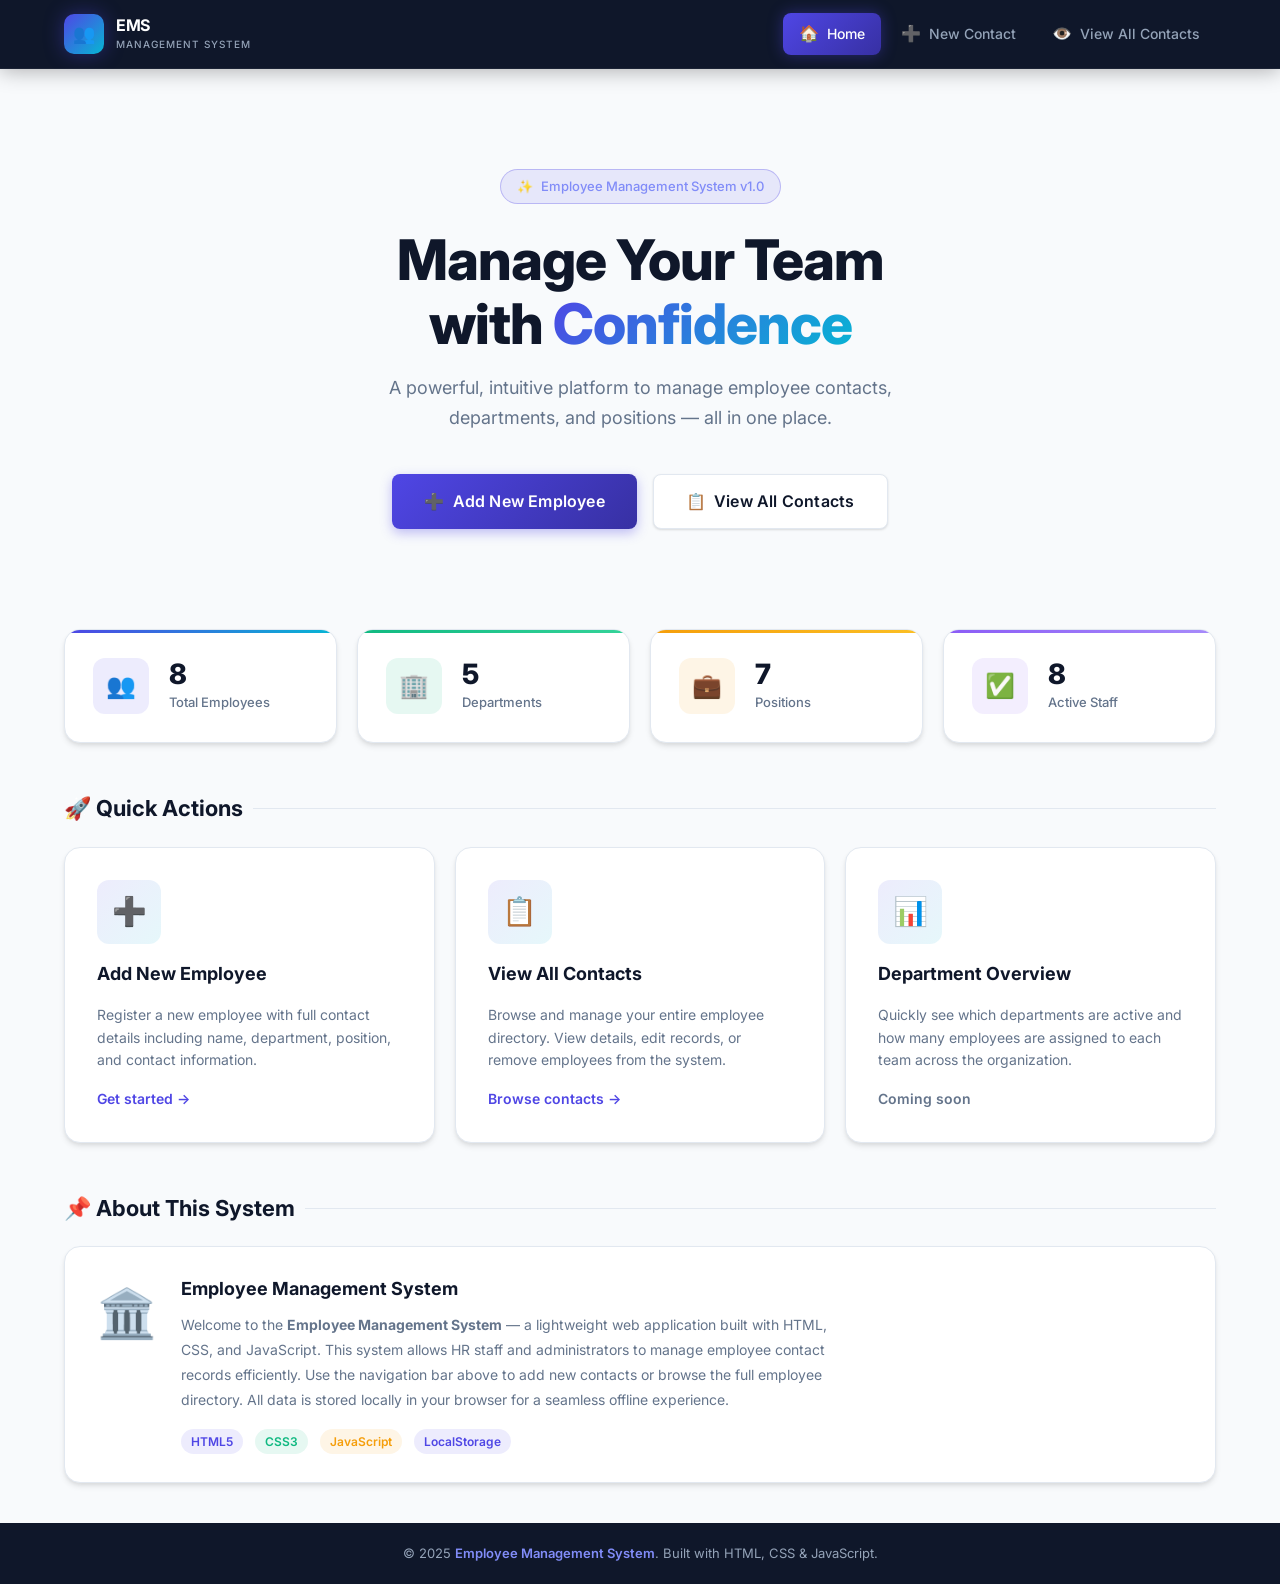
==== index.html @ 3ff179f2 "Add complete Employee Management Application Built with HTML, CSS and JavaScript per assignment requ" ====
<!DOCTYPE html>
<html lang="en">
<head>
  <meta charset="UTF-8" />
  <meta name="viewport" content="width=device-width, initial-scale=1.0" />
  <title>Employee Management System</title>
  <link rel="stylesheet" href="styles.css" />
  <link rel="icon" href="data:image/svg+xml,<svg xmlns='http://www.w3.org/2000/svg' viewBox='0 0 100 100'><text y='.9em' font-size='90'>👥</text></svg>" />
</head>
<body>

  <!-- NAVIGATION BAR -->
  <nav class="navbar">
    <div class="navbar-inner">
      <a href="index.html" class="navbar-brand">
        <div class="brand-icon">👥</div>
        <div class="brand-text">
          <span class="brand-title">EMS</span>
          <span class="brand-sub">Management System</span>
        </div>
      </a>

      <button class="hamburger" id="hamburgerBtn" aria-label="Toggle menu">
        <span></span><span></span><span></span>
      </button>

      <ul class="navbar-links" id="navLinks">
        <li><a href="index.html" class="active"><span class="nav-icon">🏠</span> Home</a></li>
        <li><a href="new-contact.html"><span class="nav-icon">➕</span> New Contact</a></li>
        <li><a href="view-contacts.html"><span class="nav-icon">👁️</span> View All Contacts</a></li>
      </ul>
    </div>
  </nav>

  <!-- MAIN CONTENT -->
  <main>

    <!-- HERO SECTION -->
    <section class="hero">
      <div class="hero-badge">
        <span>✨</span> Employee Management System v1.0
      </div>
      <h1>
        Manage Your Team<br/>
        with <span class="gradient-text">Confidence</span>
      </h1>
      <p>
        A powerful, intuitive platform to manage employee contacts, departments,
        and positions — all in one place.
      </p>
      <div class="hero-actions">
        <a href="new-contact.html" class="btn btn-primary btn-lg">
          <span>➕</span> Add New Employee
        </a>
        <a href="view-contacts.html" class="btn btn-secondary btn-lg">
          <span>📋</span> View All Contacts
        </a>
      </div>
    </section>

    <!-- STATS DASHBOARD -->
    <div class="stats-grid">
      <div class="stat-card blue">
        <div class="stat-icon">👥</div>
        <div class="stat-info">
          <h3 id="totalEmployees">8</h3>
          <p>Total Employees</p>
        </div>
      </div>
      <div class="stat-card green">
        <div class="stat-icon">🏢</div>
        <div class="stat-info">
          <h3>5</h3>
          <p>Departments</p>
        </div>
      </div>
      <div class="stat-card amber">
        <div class="stat-icon">💼</div>
        <div class="stat-info">
          <h3>7</h3>
          <p>Positions</p>
        </div>
      </div>
      <div class="stat-card purple">
        <div class="stat-icon">✅</div>
        <div class="stat-info">
          <h3>8</h3>
          <p>Active Staff</p>
        </div>
      </div>
    </div>

    <!-- FEATURES SECTION -->
    <h2 class="section-title">🚀 Quick Actions</h2>
    <div class="features-grid">
      <a href="new-contact.html" class="feature-card">
        <div class="feature-icon">➕</div>
        <h3>Add New Employee</h3>
        <p>Register a new employee with full contact details including name, department, position, and contact information.</p>
        <span class="feature-link">Get started →</span>
      </a>
      <a href="view-contacts.html" class="feature-card">
        <div class="feature-icon">📋</div>
        <h3>View All Contacts</h3>
        <p>Browse and manage your entire employee directory. View details, edit records, or remove employees from the system.</p>
        <span class="feature-link">Browse contacts →</span>
      </a>
      <div class="feature-card" style="cursor:default;">
        <div class="feature-icon">📊</div>
        <h3>Department Overview</h3>
        <p>Quickly see which departments are active and how many employees are assigned to each team across the organization.</p>
        <span class="feature-link" style="color:var(--gray);">Coming soon</span>
      </div>
    </div>

    <!-- WELCOME NOTE -->
    <h2 class="section-title">📌 About This System</h2>
    <div style="background:var(--white); border-radius:var(--radius-lg); padding:28px 32px; box-shadow:var(--shadow); border:1px solid var(--border); display:flex; gap:24px; align-items:flex-start; flex-wrap:wrap;">
      <div style="font-size:48px; flex-shrink:0;">🏛️</div>
      <div>
        <h3 style="font-size:18px; font-weight:700; color:var(--dark); margin-bottom:8px;">Employee Management System</h3>
        <p style="color:var(--gray); font-size:14px; line-height:1.8; max-width:680px;">
          Welcome to the <strong>Employee Management System</strong> — a lightweight web application built with
          HTML, CSS, and JavaScript. This system allows HR staff and administrators to manage employee
          contact records efficiently. Use the navigation bar above to add new contacts or browse the
          full employee directory. All data is stored locally in your browser for a seamless offline experience.
        </p>
        <div style="margin-top:16px; display:flex; gap:12px; flex-wrap:wrap;">
          <span class="badge badge-primary">HTML5</span>
          <span class="badge badge-success">CSS3</span>
          <span class="badge badge-warning">JavaScript</span>
          <span class="badge badge-primary">LocalStorage</span>
        </div>
      </div>
    </div>

  </main>

  <!-- FOOTER -->
  <footer>
    <p>&copy; 2025 <span>Employee Management System</span>. Built with HTML, CSS &amp; JavaScript.</p>
  </footer>

  <script src="main.js"></script>
  <script>
    // Update total count from localStorage
    const employees = JSON.parse(localStorage.getItem('employees') || '[]');
    const defaultCount = 8;
    document.getElementById('totalEmployees').textContent = employees.length > 0 ? employees.length + defaultCount : defaultCount;
  </script>
</body>
</html>
---- styles.css ----
/* ================================================
   Employee Management System - Global Styles
   ================================================ */

@import url('https://fonts.googleapis.com/css2?family=Inter:wght@300;400;500;600;700;800&display=swap');

:root {
  --primary: #4f46e5;
  --primary-dark: #3730a3;
  --primary-light: #818cf8;
  --secondary: #06b6d4;
  --accent: #f59e0b;
  --success: #10b981;
  --danger: #ef4444;
  --warning: #f59e0b;
  --dark: #0f172a;
  --dark-2: #1e293b;
  --dark-3: #334155;
  --gray: #64748b;
  --gray-light: #94a3b8;
  --border: #e2e8f0;
  --bg: #f8fafc;
  --white: #ffffff;
  --shadow-sm: 0 1px 3px rgba(0,0,0,0.08), 0 1px 2px rgba(0,0,0,0.06);
  --shadow: 0 4px 6px -1px rgba(0,0,0,0.1), 0 2px 4px -1px rgba(0,0,0,0.06);
  --shadow-lg: 0 10px 15px -3px rgba(0,0,0,0.1), 0 4px 6px -2px rgba(0,0,0,0.05);
  --shadow-xl: 0 20px 25px -5px rgba(0,0,0,0.1), 0 10px 10px -5px rgba(0,0,0,0.04);
  --radius: 12px;
  --radius-sm: 8px;
  --radius-lg: 16px;
  --transition: all 0.25s cubic-bezier(0.4, 0, 0.2, 1);
}

* {
  margin: 0;
  padding: 0;
  box-sizing: border-box;
}

html {
  scroll-behavior: smooth;
}

body {
  font-family: 'Inter', sans-serif;
  background: var(--bg);
  color: var(--dark);
  min-height: 100vh;
  display: flex;
  flex-direction: column;
  line-height: 1.6;
}

/* ================================================
   NAVIGATION BAR
   ================================================ */

.navbar {
  background: var(--dark);
  backdrop-filter: blur(20px);
  position: sticky;
  top: 0;
  z-index: 1000;
  box-shadow: 0 2px 20px rgba(0,0,0,0.3);
  border-bottom: 1px solid rgba(255,255,255,0.05);
}

.navbar-inner {
  max-width: 1200px;
  margin: 0 auto;
  padding: 0 24px;
  display: flex;
  align-items: center;
  justify-content: space-between;
  height: 68px;
}

.navbar-brand {
  display: flex;
  align-items: center;
  gap: 12px;
  text-decoration: none;
}

.brand-icon {
  width: 40px;
  height: 40px;
  background: linear-gradient(135deg, var(--primary), var(--secondary));
  border-radius: 10px;
  display: flex;
  align-items: center;
  justify-content: center;
  font-size: 18px;
  box-shadow: 0 0 20px rgba(79, 70, 229, 0.4);
}

.brand-text {
  display: flex;
  flex-direction: column;
}

.brand-title {
  font-size: 16px;
  font-weight: 700;
  color: var(--white);
  letter-spacing: -0.3px;
  line-height: 1.2;
}

.brand-sub {
  font-size: 10px;
  color: var(--gray-light);
  text-transform: uppercase;
  letter-spacing: 1px;
  font-weight: 500;
}

.navbar-links {
  display: flex;
  align-items: center;
  gap: 4px;
  list-style: none;
}

.navbar-links a {
  display: flex;
  align-items: center;
  gap: 8px;
  padding: 8px 16px;
  border-radius: var(--radius-sm);
  text-decoration: none;
  color: var(--gray-light);
  font-size: 14px;
  font-weight: 500;
  transition: var(--transition);
  position: relative;
}

.navbar-links a:hover {
  color: var(--white);
  background: rgba(255,255,255,0.08);
}

.navbar-links a.active {
  color: var(--white);
  background: linear-gradient(135deg, var(--primary), var(--primary-dark));
  box-shadow: 0 0 15px rgba(79, 70, 229, 0.4);
}

.nav-icon {
  font-size: 16px;
}

.hamburger {
  display: none;
  flex-direction: column;
  gap: 5px;
  cursor: pointer;
  background: none;
  border: none;
  padding: 8px;
}

.hamburger span {
  display: block;
  width: 24px;
  height: 2px;
  background: var(--white);
  border-radius: 2px;
  transition: var(--transition);
}

/* ================================================
   MAIN CONTENT
   ================================================ */

main {
  flex: 1;
  max-width: 1200px;
  margin: 0 auto;
  width: 100%;
  padding: 40px 24px;
}

/* ================================================
   HOME PAGE - HERO
   ================================================ */

.hero {
  text-align: center;
  padding: 60px 20px 40px;
  position: relative;
}

.hero-badge {
  display: inline-flex;
  align-items: center;
  gap: 8px;
  background: rgba(79, 70, 229, 0.1);
  border: 1px solid rgba(79, 70, 229, 0.3);
  color: var(--primary-light);
  padding: 6px 16px;
  border-radius: 50px;
  font-size: 13px;
  font-weight: 500;
  margin-bottom: 24px;
}

.hero h1 {
  font-size: clamp(2rem, 5vw, 3.5rem);
  font-weight: 800;
  color: var(--dark);
  line-height: 1.15;
  letter-spacing: -1px;
  margin-bottom: 16px;
}

.hero h1 .gradient-text {
  background: linear-gradient(135deg, var(--primary), var(--secondary));
  -webkit-background-clip: text;
  -webkit-text-fill-color: transparent;
  background-clip: text;
}

.hero p {
  font-size: 18px;
  color: var(--gray);
  max-width: 560px;
  margin: 0 auto 40px;
  line-height: 1.7;
}

.hero-actions {
  display: flex;
  gap: 16px;
  justify-content: center;
  flex-wrap: wrap;
  margin-bottom: 60px;
}

/* ================================================
   STAT CARDS
   ================================================ */

.stats-grid {
  display: grid;
  grid-template-columns: repeat(auto-fit, minmax(220px, 1fr));
  gap: 20px;
  margin-bottom: 48px;
}

.stat-card {
  background: var(--white);
  border-radius: var(--radius-lg);
  padding: 28px;
  box-shadow: var(--shadow);
  border: 1px solid var(--border);
  display: flex;
  align-items: center;
  gap: 20px;
  transition: var(--transition);
  position: relative;
  overflow: hidden;
}

.stat-card::before {
  content: '';
  position: absolute;
  top: 0;
  left: 0;
  right: 0;
  height: 3px;
  border-radius: var(--radius-lg) var(--radius-lg) 0 0;
}

.stat-card.blue::before { background: linear-gradient(90deg, var(--primary), var(--secondary)); }
.stat-card.green::before { background: linear-gradient(90deg, var(--success), #34d399); }
.stat-card.amber::before { background: linear-gradient(90deg, var(--accent), #fbbf24); }
.stat-card.purple::before { background: linear-gradient(90deg, #8b5cf6, #a78bfa); }

.stat-card:hover {
  transform: translateY(-4px);
  box-shadow: var(--shadow-xl);
}

.stat-icon {
  width: 56px;
  height: 56px;
  border-radius: var(--radius);
  display: flex;
  align-items: center;
  justify-content: center;
  font-size: 24px;
  flex-shrink: 0;
}

.stat-card.blue .stat-icon { background: rgba(79, 70, 229, 0.1); }
.stat-card.green .stat-icon { background: rgba(16, 185, 129, 0.1); }
.stat-card.amber .stat-icon { background: rgba(245, 158, 11, 0.1); }
.stat-card.purple .stat-icon { background: rgba(139, 92, 246, 0.1); }

.stat-info h3 {
  font-size: 28px;
  font-weight: 800;
  color: var(--dark);
  line-height: 1;
  margin-bottom: 4px;
}

.stat-info p {
  font-size: 13px;
  color: var(--gray);
  font-weight: 500;
}

/* ================================================
   FEATURE CARDS
   ================================================ */

.section-title {
  font-size: 22px;
  font-weight: 700;
  color: var(--dark);
  margin-bottom: 20px;
  display: flex;
  align-items: center;
  gap: 10px;
}

.section-title::after {
  content: '';
  flex: 1;
  height: 1px;
  background: var(--border);
}

.features-grid {
  display: grid;
  grid-template-columns: repeat(auto-fit, minmax(280px, 1fr));
  gap: 20px;
  margin-bottom: 48px;
}

.feature-card {
  background: var(--white);
  border-radius: var(--radius-lg);
  padding: 32px;
  box-shadow: var(--shadow);
  border: 1px solid var(--border);
  text-decoration: none;
  color: inherit;
  transition: var(--transition);
  display: flex;
  flex-direction: column;
  gap: 16px;
  position: relative;
  overflow: hidden;
}

.feature-card::after {
  content: '';
  position: absolute;
  bottom: 0;
  left: 0;
  right: 0;
  height: 0;
  background: linear-gradient(135deg, rgba(79,70,229,0.03), rgba(6,182,212,0.03));
  transition: var(--transition);
}

.feature-card:hover {
  transform: translateY(-6px);
  box-shadow: var(--shadow-xl);
  border-color: var(--primary-light);
}

.feature-card:hover::after {
  height: 100%;
}

.feature-icon {
  width: 64px;
  height: 64px;
  border-radius: var(--radius);
  display: flex;
  align-items: center;
  justify-content: center;
  font-size: 28px;
  background: linear-gradient(135deg, rgba(79,70,229,0.1), rgba(6,182,212,0.1));
}

.feature-card h3 {
  font-size: 18px;
  font-weight: 700;
  color: var(--dark);
}

.feature-card p {
  font-size: 14px;
  color: var(--gray);
  line-height: 1.6;
}

.feature-link {
  display: flex;
  align-items: center;
  gap: 6px;
  font-size: 14px;
  font-weight: 600;
  color: var(--primary);
  margin-top: auto;
}

/* ================================================
   BUTTONS
   ================================================ */

.btn {
  display: inline-flex;
  align-items: center;
  gap: 8px;
  padding: 11px 24px;
  border-radius: var(--radius-sm);
  font-size: 14px;
  font-weight: 600;
  cursor: pointer;
  border: none;
  text-decoration: none;
  transition: var(--transition);
  letter-spacing: 0.2px;
  white-space: nowrap;
}

.btn-primary {
  background: linear-gradient(135deg, var(--primary), var(--primary-dark));
  color: var(--white);
  box-shadow: 0 4px 12px rgba(79, 70, 229, 0.35);
}

.btn-primary:hover {
  transform: translateY(-2px);
  box-shadow: 0 8px 20px rgba(79, 70, 229, 0.45);
}

.btn-secondary {
  background: var(--white);
  color: var(--dark);
  border: 1px solid var(--border);
  box-shadow: var(--shadow-sm);
}

.btn-secondary:hover {
  background: var(--bg);
  transform: translateY(-2px);
  box-shadow: var(--shadow);
}

.btn-success {
  background: linear-gradient(135deg, var(--success), #059669);
  color: var(--white);
  box-shadow: 0 4px 12px rgba(16, 185, 129, 0.35);
}

.btn-success:hover {
  transform: translateY(-2px);
  box-shadow: 0 8px 20px rgba(16, 185, 129, 0.45);
}

.btn-danger {
  background: linear-gradient(135deg, var(--danger), #dc2626);
  color: var(--white);
  box-shadow: 0 4px 12px rgba(239, 68, 68, 0.35);
}

.btn-danger:hover {
  transform: translateY(-2px);
  box-shadow: 0 8px 20px rgba(239, 68, 68, 0.45);
}

.btn-warning {
  background: linear-gradient(135deg, var(--warning), #d97706);
  color: var(--white);
  box-shadow: 0 4px 12px rgba(245, 158, 11, 0.35);
}

.btn-warning:hover {
  transform: translateY(-2px);
  box-shadow: 0 8px 20px rgba(245, 158, 11, 0.45);
}

.btn-info {
  background: linear-gradient(135deg, var(--secondary), #0891b2);
  color: var(--white);
  box-shadow: 0 4px 12px rgba(6, 182, 212, 0.35);
}

.btn-info:hover {
  transform: translateY(-2px);
}

.btn-sm {
  padding: 7px 14px;
  font-size: 12px;
  gap: 5px;
}

.btn-lg {
  padding: 14px 32px;
  font-size: 16px;
}

/* ================================================
   FORM PAGE
   ================================================ */

.page-header {
  margin-bottom: 32px;
}

.page-header h1 {
  font-size: 28px;
  font-weight: 800;
  color: var(--dark);
  letter-spacing: -0.5px;
  margin-bottom: 6px;
}

.page-header p {
  color: var(--gray);
  font-size: 15px;
}

.breadcrumb {
  display: flex;
  align-items: center;
  gap: 8px;
  font-size: 13px;
  color: var(--gray);
  margin-bottom: 16px;
}

.breadcrumb a {
  color: var(--primary);
  text-decoration: none;
  font-weight: 500;
}

.breadcrumb a:hover { text-decoration: underline; }

.breadcrumb-sep { color: var(--gray-light); }

.form-card {
  background: var(--white);
  border-radius: var(--radius-lg);
  box-shadow: var(--shadow-lg);
  border: 1px solid var(--border);
  overflow: hidden;
}

.form-card-header {
  padding: 24px 32px;
  background: linear-gradient(135deg, var(--dark), var(--dark-2));
  display: flex;
  align-items: center;
  gap: 14px;
}

.form-card-header-icon {
  width: 44px;
  height: 44px;
  background: rgba(255,255,255,0.1);
  border-radius: var(--radius-sm);
  display: flex;
  align-items: center;
  justify-content: center;
  font-size: 20px;
}

.form-card-header h2 {
  font-size: 18px;
  font-weight: 700;
  color: var(--white);
}

.form-card-header p {
  font-size: 13px;
  color: var(--gray-light);
  margin-top: 2px;
}

.form-body {
  padding: 32px;
}

.form-section {
  margin-bottom: 32px;
}

.form-section-title {
  font-size: 13px;
  font-weight: 700;
  text-transform: uppercase;
  letter-spacing: 1px;
  color: var(--primary);
  margin-bottom: 20px;
  padding-bottom: 10px;
  border-bottom: 2px solid rgba(79, 70, 229, 0.15);
  display: flex;
  align-items: center;
  gap: 8px;
}

.form-grid {
  display: grid;
  grid-template-columns: repeat(auto-fit, minmax(240px, 1fr));
  gap: 20px;
}

.form-group {
  display: flex;
  flex-direction: column;
  gap: 8px;
}

.form-group.full {
  grid-column: 1 / -1;
}

label {
  font-size: 13px;
  font-weight: 600;
  color: var(--dark-3);
  display: flex;
  align-items: center;
  gap: 6px;
}

.required {
  color: var(--danger);
  font-size: 14px;
}

input[type="text"],
input[type="email"],
input[type="tel"],
input[type="date"],
input[type="number"],
select,
textarea {
  padding: 11px 14px;
  border: 1.5px solid var(--border);
  border-radius: var(--radius-sm);
  font-size: 14px;
  font-family: inherit;
  color: var(--dark);
  background: var(--white);
  transition: var(--transition);
  outline: none;
  width: 100%;
}

input:focus,
select:focus,
textarea:focus {
  border-color: var(--primary);
  box-shadow: 0 0 0 3px rgba(79, 70, 229, 0.12);
  background: #fafafe;
}

input::placeholder,
textarea::placeholder {
  color: var(--gray-light);
}

select {
  cursor: pointer;
  appearance: none;
  background-image: url("data:image/svg+xml,%3Csvg xmlns='http://www.w3.org/2000/svg' width='12' height='12' viewBox='0 0 12 12'%3E%3Cpath fill='%2364748b' d='M6 8L1 3h10z'/%3E%3C/svg%3E");
  background-repeat: no-repeat;
  background-position: right 14px center;
  padding-right: 36px;
}

textarea {
  resize: vertical;
  min-height: 100px;
}

.radio-group {
  display: flex;
  gap: 20px;
}

.radio-option {
  display: flex;
  align-items: center;
  gap: 8px;
  cursor: pointer;
  font-size: 14px;
  color: var(--dark);
  font-weight: 500;
}

.radio-option input[type="radio"] {
  width: 18px;
  height: 18px;
  accent-color: var(--primary);
  cursor: pointer;
}

.form-footer {
  padding: 20px 32px;
  background: var(--bg);
  border-top: 1px solid var(--border);
  display: flex;
  align-items: center;
  justify-content: space-between;
  gap: 16px;
  flex-wrap: wrap;
}

.form-footer-note {
  font-size: 12px;
  color: var(--gray);
  display: flex;
  align-items: center;
  gap: 6px;
}

.form-footer-actions {
  display: flex;
  gap: 12px;
}

/* ================================================
   VIEW CONTACTS PAGE - TABLE
   ================================================ */

.table-toolbar {
  display: flex;
  align-items: center;
  justify-content: space-between;
  gap: 16px;
  margin-bottom: 20px;
  flex-wrap: wrap;
}

.search-box {
  display: flex;
  align-items: center;
  gap: 10px;
  background: var(--white);
  border: 1.5px solid var(--border);
  border-radius: var(--radius-sm);
  padding: 9px 14px;
  transition: var(--transition);
  flex: 1;
  max-width: 320px;
}

.search-box:focus-within {
  border-color: var(--primary);
  box-shadow: 0 0 0 3px rgba(79, 70, 229, 0.1);
}

.search-box input {
  border: none;
  outline: none;
  font-size: 14px;
  color: var(--dark);
  background: transparent;
  width: 100%;
  padding: 0;
}

.search-box input::placeholder { color: var(--gray-light); }

.search-icon { color: var(--gray-light); font-size: 16px; }

.table-card {
  background: var(--white);
  border-radius: var(--radius-lg);
  box-shadow: var(--shadow);
  border: 1px solid var(--border);
  overflow: hidden;
}

.table-card-header {
  padding: 20px 24px;
  border-bottom: 1px solid var(--border);
  display: flex;
  align-items: center;
  justify-content: space-between;
  gap: 16px;
  flex-wrap: wrap;
}

.table-title {
  font-size: 16px;
  font-weight: 700;
  color: var(--dark);
  display: flex;
  align-items: center;
  gap: 10px;
}

.badge {
  display: inline-flex;
  align-items: center;
  padding: 3px 10px;
  border-radius: 50px;
  font-size: 12px;
  font-weight: 600;
}

.badge-primary {
  background: rgba(79, 70, 229, 0.1);
  color: var(--primary);
}

.badge-success {
  background: rgba(16, 185, 129, 0.1);
  color: var(--success);
}

.badge-warning {
  background: rgba(245, 158, 11, 0.1);
  color: var(--warning);
}

.badge-danger {
  background: rgba(239, 68, 68, 0.1);
  color: var(--danger);
}

.table-wrapper {
  overflow-x: auto;
}

table {
  width: 100%;
  border-collapse: collapse;
}

thead {
  background: linear-gradient(135deg, var(--dark), var(--dark-2));
}

thead th {
  padding: 14px 20px;
  text-align: left;
  font-size: 11px;
  font-weight: 700;
  text-transform: uppercase;
  letter-spacing: 1px;
  color: var(--gray-light);
  white-space: nowrap;
}

thead th:first-child { border-radius: 0; }

tbody tr {
  border-bottom: 1px solid var(--border);
  transition: var(--transition);
}

tbody tr:last-child { border-bottom: none; }

tbody tr:hover {
  background: rgba(79, 70, 229, 0.03);
}

tbody td {
  padding: 16px 20px;
  font-size: 14px;
  color: var(--dark);
  vertical-align: middle;
}

.employee-cell {
  display: flex;
  align-items: center;
  gap: 12px;
}

.avatar {
  width: 38px;
  height: 38px;
  border-radius: 50%;
  display: flex;
  align-items: center;
  justify-content: center;
  font-size: 14px;
  font-weight: 700;
  color: white;
  flex-shrink: 0;
}

.avatar-1 { background: linear-gradient(135deg, #4f46e5, #818cf8); }
.avatar-2 { background: linear-gradient(135deg, #06b6d4, #0891b2); }
.avatar-3 { background: linear-gradient(135deg, #10b981, #059669); }
.avatar-4 { background: linear-gradient(135deg, #f59e0b, #d97706); }
.avatar-5 { background: linear-gradient(135deg, #8b5cf6, #7c3aed); }
.avatar-6 { background: linear-gradient(135deg, #ef4444, #dc2626); }
.avatar-7 { background: linear-gradient(135deg, #ec4899, #db2777); }
.avatar-8 { background: linear-gradient(135deg, #14b8a6, #0d9488); }

.employee-name {
  font-weight: 600;
  color: var(--dark);
  font-size: 14px;
}

.employee-id {
  font-size: 12px;
  color: var(--gray);
}

.contact-info {
  display: flex;
  flex-direction: column;
  gap: 2px;
}

.contact-email {
  font-size: 13px;
  color: var(--gray);
}

.dept-badge {
  display: inline-flex;
  align-items: center;
  padding: 4px 10px;
  border-radius: 50px;
  font-size: 12px;
  font-weight: 600;
  background: rgba(79, 70, 229, 0.08);
  color: var(--primary);
}

.status-dot {
  width: 8px;
  height: 8px;
  border-radius: 50%;
  display: inline-block;
  margin-right: 6px;
}

.status-active { background: var(--success); }
.status-inactive { background: var(--danger); }

.actions-cell {
  display: flex;
  gap: 6px;
  align-items: center;
}

.table-footer {
  padding: 16px 24px;
  border-top: 1px solid var(--border);
  display: flex;
  align-items: center;
  justify-content: space-between;
  flex-wrap: wrap;
  gap: 12px;
}

.table-info {
  font-size: 13px;
  color: var(--gray);
}

.pagination {
  display: flex;
  gap: 4px;
}

.page-btn {
  width: 32px;
  height: 32px;
  border: 1px solid var(--border);
  border-radius: var(--radius-sm);
  background: var(--white);
  cursor: pointer;
  display: flex;
  align-items: center;
  justify-content: center;
  font-size: 13px;
  color: var(--gray);
  transition: var(--transition);
  font-weight: 500;
}

.page-btn:hover, .page-btn.active {
  background: var(--primary);
  border-color: var(--primary);
  color: white;
}

/* ================================================
   MODAL / DIALOG
   ================================================ */

.modal-overlay {
  position: fixed;
  inset: 0;
  background: rgba(0, 0, 0, 0.6);
  backdrop-filter: blur(4px);
  display: flex;
  align-items: center;
  justify-content: center;
  z-index: 9999;
  opacity: 0;
  visibility: hidden;
  transition: var(--transition);
  padding: 20px;
}

.modal-overlay.show {
  opacity: 1;
  visibility: visible;
}

.modal {
  background: var(--white);
  border-radius: var(--radius-lg);
  box-shadow: var(--shadow-xl);
  width: 100%;
  max-width: 520px;
  transform: scale(0.9) translateY(20px);
  transition: var(--transition);
  overflow: hidden;
}

.modal-overlay.show .modal {
  transform: scale(1) translateY(0);
}

.modal-header {
  padding: 20px 24px;
  display: flex;
  align-items: center;
  justify-content: space-between;
  border-bottom: 1px solid var(--border);
}

.modal-header h3 {
  font-size: 17px;
  font-weight: 700;
  color: var(--dark);
  display: flex;
  align-items: center;
  gap: 10px;
}

.modal-close {
  width: 32px;
  height: 32px;
  border: none;
  background: var(--bg);
  border-radius: var(--radius-sm);
  cursor: pointer;
  display: flex;
  align-items: center;
  justify-content: center;
  color: var(--gray);
  font-size: 18px;
  transition: var(--transition);
}

.modal-close:hover {
  background: var(--danger);
  color: white;
}

.modal-body {
  padding: 24px;
}

.modal-footer {
  padding: 16px 24px;
  border-top: 1px solid var(--border);
  display: flex;
  gap: 12px;
  justify-content: flex-end;
}

.detail-grid {
  display: grid;
  grid-template-columns: 1fr 1fr;
  gap: 16px;
}

.detail-item label {
  font-size: 11px;
  font-weight: 700;
  text-transform: uppercase;
  letter-spacing: 0.8px;
  color: var(--gray);
  margin-bottom: 4px;
}

.detail-item p {
  font-size: 14px;
  font-weight: 600;
  color: var(--dark);
}

.detail-profile {
  display: flex;
  align-items: center;
  gap: 16px;
  padding: 20px;
  background: linear-gradient(135deg, var(--dark), var(--dark-2));
  border-radius: var(--radius);
  margin-bottom: 20px;
}

.detail-avatar {
  width: 60px;
  height: 60px;
  border-radius: 50%;
  background: linear-gradient(135deg, var(--primary), var(--secondary));
  display: flex;
  align-items: center;
  justify-content: center;
  font-size: 22px;
  font-weight: 700;
  color: white;
  flex-shrink: 0;
}

.detail-name {
  font-size: 18px;
  font-weight: 700;
  color: var(--white);
}

.detail-position {
  font-size: 13px;
  color: var(--gray-light);
  margin-top: 2px;
}

/* Delete confirm modal */
.confirm-icon {
  width: 64px;
  height: 64px;
  background: rgba(239, 68, 68, 0.1);
  border-radius: 50%;
  display: flex;
  align-items: center;
  justify-content: center;
  font-size: 28px;
  margin: 0 auto 16px;
}

.confirm-text {
  text-align: center;
}

.confirm-text h4 {
  font-size: 18px;
  font-weight: 700;
  color: var(--dark);
  margin-bottom: 8px;
}

.confirm-text p {
  font-size: 14px;
  color: var(--gray);
  line-height: 1.6;
}

/* ================================================
   TOAST NOTIFICATIONS
   ================================================ */

#toast-container {
  position: fixed;
  bottom: 24px;
  right: 24px;
  display: flex;
  flex-direction: column;
  gap: 10px;
  z-index: 99999;
}

.toast {
  display: flex;
  align-items: center;
  gap: 12px;
  background: var(--white);
  border-radius: var(--radius);
  padding: 14px 18px;
  box-shadow: var(--shadow-xl);
  border: 1px solid var(--border);
  min-width: 280px;
  max-width: 380px;
  animation: slideIn 0.3s ease;
  border-left: 4px solid var(--primary);
}

.toast.success { border-left-color: var(--success); }
.toast.error { border-left-color: var(--danger); }
.toast.warning { border-left-color: var(--warning); }

.toast-icon { font-size: 20px; flex-shrink: 0; }
.toast-content { flex: 1; }
.toast-title { font-size: 14px; font-weight: 600; color: var(--dark); }
.toast-message { font-size: 12px; color: var(--gray); margin-top: 2px; }

@keyframes slideIn {
  from { transform: translateX(100%); opacity: 0; }
  to { transform: translateX(0); opacity: 1; }
}

@keyframes slideOut {
  from { transform: translateX(0); opacity: 1; }
  to { transform: translateX(100%); opacity: 0; }
}

/* ================================================
   FOOTER
   ================================================ */

footer {
  background: var(--dark);
  color: var(--gray-light);
  text-align: center;
  padding: 20px 24px;
  font-size: 13px;
  margin-top: auto;
}

footer span {
  color: var(--primary-light);
  font-weight: 600;
}

/* ================================================
   EMPTY STATE
   ================================================ */

.empty-state {
  text-align: center;
  padding: 60px 24px;
}

.empty-icon {
  font-size: 56px;
  margin-bottom: 16px;
  opacity: 0.5;
}

.empty-state h3 {
  font-size: 18px;
  font-weight: 700;
  color: var(--dark);
  margin-bottom: 8px;
}

.empty-state p {
  font-size: 14px;
  color: var(--gray);
  margin-bottom: 24px;
}

/* ================================================
   RESPONSIVE
   ================================================ */

@media (max-width: 768px) {
  .navbar-links {
    display: none;
    position: absolute;
    top: 68px;
    left: 0;
    right: 0;
    background: var(--dark-2);
    padding: 12px;
    flex-direction: column;
    border-bottom: 1px solid rgba(255,255,255,0.05);
  }

  .navbar-links.open { display: flex; }

  .hamburger { display: flex; }

  .navbar-inner { position: relative; }

  main { padding: 24px 16px; }

  .stats-grid { grid-template-columns: 1fr 1fr; }

  .form-grid { grid-template-columns: 1fr; }

  .detail-grid { grid-template-columns: 1fr; }

  .table-toolbar { flex-direction: column; align-items: stretch; }

  .search-box { max-width: 100%; }

  .actions-cell { flex-wrap: wrap; }

  .hero h1 { font-size: 2rem; }

  .form-body { padding: 20px; }

  .form-footer { padding: 16px 20px; }
}

@media (max-width: 480px) {
  .stats-grid { grid-template-columns: 1fr; }
  .hero-actions { flex-direction: column; align-items: center; }
}
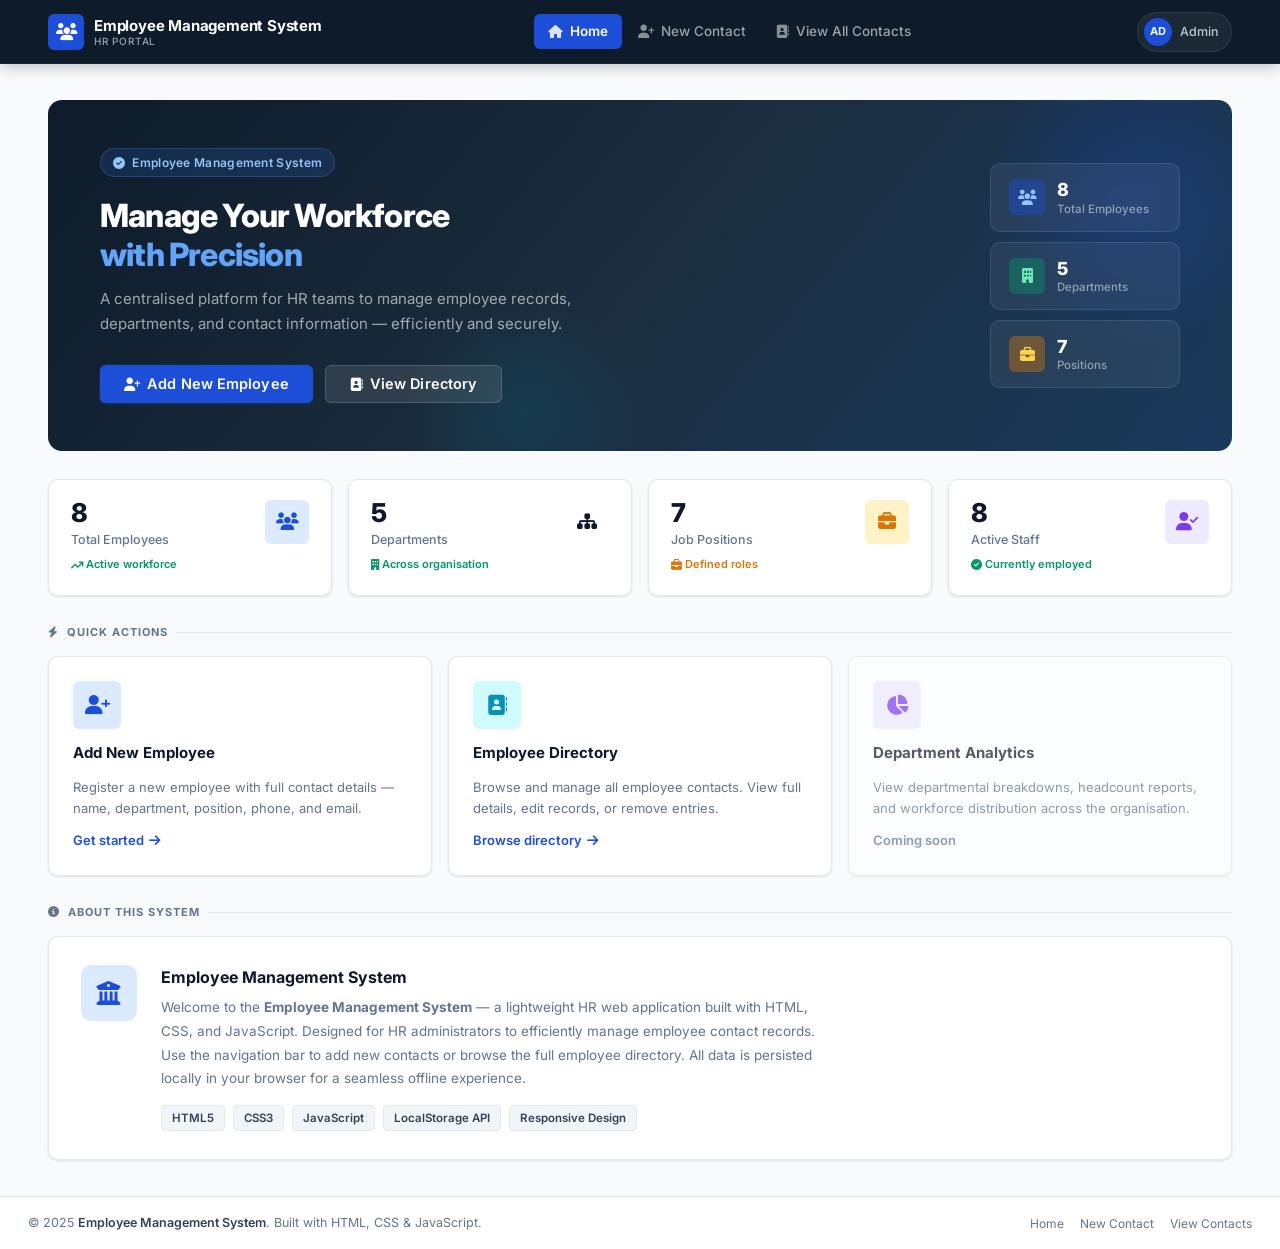
==== commit 6f155898: "Redesign: professional corporate UI with Font Awesome icons and cleaner layout" ====
--- a/index.html
+++ b/index.html
@@ -5,18 +5,19 @@
   <meta name="viewport" content="width=device-width, initial-scale=1.0" />
   <title>Employee Management System</title>
   <link rel="stylesheet" href="styles.css" />
+  <link rel="stylesheet" href="https://cdnjs.cloudflare.com/ajax/libs/font-awesome/6.5.0/css/all.min.css" />
   <link rel="icon" href="data:image/svg+xml,<svg xmlns='http://www.w3.org/2000/svg' viewBox='0 0 100 100'><text y='.9em' font-size='90'>👥</text></svg>" />
 </head>
 <body>
 
-  <!-- NAVIGATION BAR -->
+  <!-- NAVIGATION -->
   <nav class="navbar">
     <div class="navbar-inner">
       <a href="index.html" class="navbar-brand">
-        <div class="brand-icon">👥</div>
-        <div class="brand-text">
-          <span class="brand-title">EMS</span>
-          <span class="brand-sub">Management System</span>
+        <div class="brand-logo"><i class="fa-solid fa-users"></i></div>
+        <div class="brand-text-wrap">
+          <div class="brand-name">Employee Management System</div>
+          <div class="brand-tagline">HR Portal</div>
         </div>
       </a>
 
@@ -25,128 +26,169 @@
       </button>
 
       <ul class="navbar-links" id="navLinks">
-        <li><a href="index.html" class="active"><span class="nav-icon">🏠</span> Home</a></li>
-        <li><a href="new-contact.html"><span class="nav-icon">➕</span> New Contact</a></li>
-        <li><a href="view-contacts.html"><span class="nav-icon">👁️</span> View All Contacts</a></li>
+        <li><a href="index.html" class="active"><i class="fa-solid fa-house"></i> Home</a></li>
+        <li><a href="new-contact.html"><i class="fa-solid fa-user-plus"></i> New Contact</a></li>
+        <li><a href="view-contacts.html"><i class="fa-solid fa-address-book"></i> View All Contacts</a></li>
       </ul>
+
+      <div class="navbar-right">
+        <div class="nav-user">
+          <div class="nav-avatar">AD</div>
+          <span class="nav-user-name">Admin</span>
+        </div>
+      </div>
     </div>
   </nav>
 
-  <!-- MAIN CONTENT -->
-  <main>
+  <!-- PAGE CONTENT -->
+  <div class="page-wrap">
 
-    <!-- HERO SECTION -->
-    <section class="hero">
-      <div class="hero-badge">
-        <span>✨</span> Employee Management System v1.0
-      </div>
-      <h1>
-        Manage Your Team<br/>
-        with <span class="gradient-text">Confidence</span>
-      </h1>
-      <p>
-        A powerful, intuitive platform to manage employee contacts, departments,
-        and positions — all in one place.
-      </p>
-      <div class="hero-actions">
-        <a href="new-contact.html" class="btn btn-primary btn-lg">
-          <span>➕</span> Add New Employee
-        </a>
-        <a href="view-contacts.html" class="btn btn-secondary btn-lg">
-          <span>📋</span> View All Contacts
-        </a>
-      </div>
-    </section>
-
-    <!-- STATS DASHBOARD -->
-    <div class="stats-grid">
-      <div class="stat-card blue">
-        <div class="stat-icon">👥</div>
-        <div class="stat-info">
-          <h3 id="totalEmployees">8</h3>
-          <p>Total Employees</p>
+    <!-- HERO BANNER -->
+    <div class="hero-banner">
+      <div class="hero-content">
+        <div class="hero-eyebrow">
+          <i class="fa-solid fa-circle-check"></i> Employee Management System
+        </div>
+        <h1>Manage Your Workforce<br><span>with Precision</span></h1>
+        <p>
+          A centralised platform for HR teams to manage employee records,
+          departments, and contact information — efficiently and securely.
+        </p>
+        <div class="hero-actions">
+          <a href="new-contact.html" class="btn btn-primary btn-lg">
+            <i class="fa-solid fa-user-plus"></i> Add New Employee
+          </a>
+          <a href="view-contacts.html" class="btn btn-lg" style="background:rgba(255,255,255,0.1);color:white;border:1px solid rgba(255,255,255,0.15);">
+            <i class="fa-solid fa-address-book"></i> View Directory
+          </a>
         </div>
       </div>
-      <div class="stat-card green">
-        <div class="stat-icon">🏢</div>
-        <div class="stat-info">
-          <h3>5</h3>
-          <p>Departments</p>
+
+      <div class="hero-visual">
+        <div class="hero-card">
+          <div class="hero-card-icon blue"><i class="fa-solid fa-users"></i></div>
+          <div class="hero-card-info">
+            <div class="hero-card-num" id="totalCount">8</div>
+            <div class="hero-card-label">Total Employees</div>
+          </div>
         </div>
-      </div>
-      <div class="stat-card amber">
-        <div class="stat-icon">💼</div>
-        <div class="stat-info">
-          <h3>7</h3>
-          <p>Positions</p>
+        <div class="hero-card">
+          <div class="hero-card-icon green"><i class="fa-solid fa-building"></i></div>
+          <div class="hero-card-info">
+            <div class="hero-card-num">5</div>
+            <div class="hero-card-label">Departments</div>
+          </div>
         </div>
-      </div>
-      <div class="stat-card purple">
-        <div class="stat-icon">✅</div>
-        <div class="stat-info">
-          <h3>8</h3>
-          <p>Active Staff</p>
+        <div class="hero-card">
+          <div class="hero-card-icon amber"><i class="fa-solid fa-briefcase"></i></div>
+          <div class="hero-card-info">
+            <div class="hero-card-num">7</div>
+            <div class="hero-card-label">Positions</div>
+          </div>
         </div>
       </div>
     </div>
 
-    <!-- FEATURES SECTION -->
-    <h2 class="section-title">🚀 Quick Actions</h2>
-    <div class="features-grid">
-      <a href="new-contact.html" class="feature-card">
-        <div class="feature-icon">➕</div>
-        <h3>Add New Employee</h3>
-        <p>Register a new employee with full contact details including name, department, position, and contact information.</p>
-        <span class="feature-link">Get started →</span>
-      </a>
-      <a href="view-contacts.html" class="feature-card">
-        <div class="feature-icon">📋</div>
-        <h3>View All Contacts</h3>
-        <p>Browse and manage your entire employee directory. View details, edit records, or remove employees from the system.</p>
-        <span class="feature-link">Browse contacts →</span>
-      </a>
-      <div class="feature-card" style="cursor:default;">
-        <div class="feature-icon">📊</div>
-        <h3>Department Overview</h3>
-        <p>Quickly see which departments are active and how many employees are assigned to each team across the organization.</p>
-        <span class="feature-link" style="color:var(--gray);">Coming soon</span>
+    <!-- STATS ROW -->
+    <div class="stats-row">
+      <div class="stat-card">
+        <div class="stat-card-left">
+          <h3 id="statTotal">8</h3>
+          <p>Total Employees</p>
+          <span class="stat-card-trend"><i class="fa-solid fa-arrow-trend-up"></i> Active workforce</span>
+        </div>
+        <div class="stat-icon-wrap blue"><i class="fa-solid fa-users"></i></div>
+      </div>
+      <div class="stat-card">
+        <div class="stat-card-left">
+          <h3>5</h3>
+          <p>Departments</p>
+          <span class="stat-card-trend"><i class="fa-solid fa-building"></i> Across organisation</span>
+        </div>
+        <div class="stat-icon-wrap teal"><i class="fa-solid fa-sitemap"></i></div>
+      </div>
+      <div class="stat-card">
+        <div class="stat-card-left">
+          <h3>7</h3>
+          <p>Job Positions</p>
+          <span class="stat-card-trend" style="color:var(--amber)"><i class="fa-solid fa-briefcase"></i> Defined roles</span>
+        </div>
+        <div class="stat-icon-wrap amber"><i class="fa-solid fa-briefcase"></i></div>
+      </div>
+      <div class="stat-card">
+        <div class="stat-card-left">
+          <h3 id="statActive">8</h3>
+          <p>Active Staff</p>
+          <span class="stat-card-trend"><i class="fa-solid fa-circle-check"></i> Currently employed</span>
+        </div>
+        <div class="stat-icon-wrap purple"><i class="fa-solid fa-user-check"></i></div>
       </div>
     </div>
 
-    <!-- WELCOME NOTE -->
-    <h2 class="section-title">📌 About This System</h2>
-    <div style="background:var(--white); border-radius:var(--radius-lg); padding:28px 32px; box-shadow:var(--shadow); border:1px solid var(--border); display:flex; gap:24px; align-items:flex-start; flex-wrap:wrap;">
-      <div style="font-size:48px; flex-shrink:0;">🏛️</div>
+    <!-- QUICK ACTIONS -->
+    <div class="section-label"><i class="fa-solid fa-bolt"></i> Quick Actions</div>
+    <div class="actions-grid">
+      <a href="new-contact.html" class="action-card">
+        <div class="action-card-icon blue"><i class="fa-solid fa-user-plus"></i></div>
+        <h3>Add New Employee</h3>
+        <p>Register a new employee with full contact details — name, department, position, phone, and email.</p>
+        <span class="action-card-link">Get started <i class="fa-solid fa-arrow-right"></i></span>
+      </a>
+      <a href="view-contacts.html" class="action-card">
+        <div class="action-card-icon teal"><i class="fa-solid fa-address-book"></i></div>
+        <h3>Employee Directory</h3>
+        <p>Browse and manage all employee contacts. View full details, edit records, or remove entries.</p>
+        <span class="action-card-link">Browse directory <i class="fa-solid fa-arrow-right"></i></span>
+      </a>
+      <div class="action-card" style="cursor:default; opacity:0.7;">
+        <div class="action-card-icon purple"><i class="fa-solid fa-chart-pie"></i></div>
+        <h3>Department Analytics</h3>
+        <p>View departmental breakdowns, headcount reports, and workforce distribution across the organisation.</p>
+        <span class="action-card-link" style="color:var(--text-muted);">Coming soon</span>
+      </div>
+    </div>
+
+    <!-- ABOUT PANEL -->
+    <div class="section-label"><i class="fa-solid fa-circle-info"></i> About This System</div>
+    <div class="about-panel">
+      <div class="about-icon-wrap"><i class="fa-solid fa-building-columns"></i></div>
       <div>
-        <h3 style="font-size:18px; font-weight:700; color:var(--dark); margin-bottom:8px;">Employee Management System</h3>
-        <p style="color:var(--gray); font-size:14px; line-height:1.8; max-width:680px;">
-          Welcome to the <strong>Employee Management System</strong> — a lightweight web application built with
-          HTML, CSS, and JavaScript. This system allows HR staff and administrators to manage employee
-          contact records efficiently. Use the navigation bar above to add new contacts or browse the
-          full employee directory. All data is stored locally in your browser for a seamless offline experience.
+        <h3>Employee Management System</h3>
+        <p>
+          Welcome to the <strong>Employee Management System</strong> — a lightweight HR web application
+          built with HTML, CSS, and JavaScript. Designed for HR administrators to efficiently manage employee
+          contact records. Use the navigation bar to add new contacts or browse the full employee directory.
+          All data is persisted locally in your browser for a seamless offline experience.
         </p>
-        <div style="margin-top:16px; display:flex; gap:12px; flex-wrap:wrap;">
-          <span class="badge badge-primary">HTML5</span>
-          <span class="badge badge-success">CSS3</span>
-          <span class="badge badge-warning">JavaScript</span>
-          <span class="badge badge-primary">LocalStorage</span>
+        <div class="tag-row">
+          <span class="tag">HTML5</span>
+          <span class="tag">CSS3</span>
+          <span class="tag">JavaScript</span>
+          <span class="tag">LocalStorage API</span>
+          <span class="tag">Responsive Design</span>
         </div>
       </div>
     </div>
 
-  </main>
+  </div><!-- /page-wrap -->
 
   <!-- FOOTER -->
-  <footer>
-    <p>&copy; 2025 <span>Employee Management System</span>. Built with HTML, CSS &amp; JavaScript.</p>
+  <footer class="site-footer">
+    <div class="footer-text">&copy; 2025 <strong>Employee Management System</strong>. Built with HTML, CSS &amp; JavaScript.</div>
+    <div class="footer-links">
+      <a href="index.html">Home</a>
+      <a href="new-contact.html">New Contact</a>
+      <a href="view-contacts.html">View Contacts</a>
+    </div>
   </footer>
 
   <script src="main.js"></script>
   <script>
-    // Update total count from localStorage
-    const employees = JSON.parse(localStorage.getItem('employees') || '[]');
-    const defaultCount = 8;
-    document.getElementById('totalEmployees').textContent = employees.length > 0 ? employees.length + defaultCount : defaultCount;
+    const saved = JSON.parse(localStorage.getItem('employees') || '[]');
+    const total = 8 + saved.length;
+    document.getElementById('totalCount').textContent = total;
+    document.getElementById('statTotal').textContent = total;
+    document.getElementById('statActive').textContent = total;
   </script>
 </body>
 </html>
--- a/styles.css
+++ b/styles.css
@@ -1,154 +1,195 @@
-/* ================================================
-   Employee Management System - Global Styles
-   ================================================ */
+/* ================================================================
+   Employee Management System — Professional Stylesheet
+   ================================================================ */
 
 @import url('https://fonts.googleapis.com/css2?family=Inter:wght@300;400;500;600;700;800&display=swap');
 
 :root {
-  --primary: #4f46e5;
-  --primary-dark: #3730a3;
-  --primary-light: #818cf8;
-  --secondary: #06b6d4;
-  --accent: #f59e0b;
-  --success: #10b981;
-  --danger: #ef4444;
-  --warning: #f59e0b;
-  --dark: #0f172a;
-  --dark-2: #1e293b;
-  --dark-3: #334155;
-  --gray: #64748b;
-  --gray-light: #94a3b8;
-  --border: #e2e8f0;
-  --bg: #f8fafc;
-  --white: #ffffff;
-  --shadow-sm: 0 1px 3px rgba(0,0,0,0.08), 0 1px 2px rgba(0,0,0,0.06);
-  --shadow: 0 4px 6px -1px rgba(0,0,0,0.1), 0 2px 4px -1px rgba(0,0,0,0.06);
-  --shadow-lg: 0 10px 15px -3px rgba(0,0,0,0.1), 0 4px 6px -2px rgba(0,0,0,0.05);
-  --shadow-xl: 0 20px 25px -5px rgba(0,0,0,0.1), 0 10px 10px -5px rgba(0,0,0,0.04);
-  --radius: 12px;
-  --radius-sm: 8px;
-  --radius-lg: 16px;
-  --transition: all 0.25s cubic-bezier(0.4, 0, 0.2, 1);
-}
-
-* {
-  margin: 0;
-  padding: 0;
-  box-sizing: border-box;
-}
-
-html {
-  scroll-behavior: smooth;
-}
+  --navy:        #0d1b2a;
+  --navy-2:      #1b2d3e;
+  --navy-3:      #243447;
+  --blue:        #1d4ed8;
+  --blue-hover:  #1e40af;
+  --blue-light:  #dbeafe;
+  --blue-muted:  #3b82f6;
+  --teal:        #0891b2;
+  --teal-light:  #cffafe;
+  --green:       #059669;
+  --green-light: #d1fae5;
+  --amber:       #d97706;
+  --amber-light: #fef3c7;
+  --red:         #dc2626;
+  --red-light:   #fee2e2;
+  --purple:      #7c3aed;
+  --purple-light:#ede9fe;
+  --text:        #0f172a;
+  --text-2:      #334155;
+  --text-muted:  #64748b;
+  --text-faint:  #94a3b8;
+  --border:      #e2e8f0;
+  --border-2:    #f1f5f9;
+  --bg:          #f8fafc;
+  --bg-2:        #f1f5f9;
+  --white:       #ffffff;
+  --shadow-xs:   0 1px 2px rgba(0,0,0,0.05);
+  --shadow-sm:   0 1px 3px rgba(0,0,0,0.08), 0 1px 2px rgba(0,0,0,0.04);
+  --shadow:      0 4px 6px -1px rgba(0,0,0,0.07), 0 2px 4px -1px rgba(0,0,0,0.04);
+  --shadow-md:   0 8px 16px -4px rgba(0,0,0,0.08), 0 4px 6px -2px rgba(0,0,0,0.04);
+  --shadow-lg:   0 16px 32px -8px rgba(0,0,0,0.1), 0 6px 12px -4px rgba(0,0,0,0.05);
+  --radius-xs:   4px;
+  --radius-sm:   6px;
+  --radius:      10px;
+  --radius-lg:   14px;
+  --radius-xl:   20px;
+  --transition:  all 0.2s ease;
+  --nav-height:  64px;
+}
+
+*, *::before, *::after { box-sizing: border-box; margin: 0; padding: 0; }
+
+html { scroll-behavior: smooth; }
 
 body {
-  font-family: 'Inter', sans-serif;
+  font-family: 'Inter', system-ui, sans-serif;
+  font-size: 14px;
+  line-height: 1.6;
+  color: var(--text);
   background: var(--bg);
-  color: var(--dark);
   min-height: 100vh;
   display: flex;
   flex-direction: column;
-  line-height: 1.6;
-}
-
-/* ================================================
-   NAVIGATION BAR
-   ================================================ */
+  -webkit-font-smoothing: antialiased;
+}
+
+/* ================================================================
+   NAVBAR
+   ================================================================ */
 
 .navbar {
-  background: var(--dark);
-  backdrop-filter: blur(20px);
+  height: var(--nav-height);
+  background: var(--navy);
   position: sticky;
   top: 0;
-  z-index: 1000;
-  box-shadow: 0 2px 20px rgba(0,0,0,0.3);
-  border-bottom: 1px solid rgba(255,255,255,0.05);
+  z-index: 500;
+  border-bottom: 1px solid rgba(255,255,255,0.06);
+  box-shadow: 0 2px 16px rgba(0,0,0,0.25);
 }
 
 .navbar-inner {
-  max-width: 1200px;
+  max-width: 1240px;
   margin: 0 auto;
-  padding: 0 24px;
+  padding: 0 28px;
+  height: 100%;
   display: flex;
   align-items: center;
   justify-content: space-between;
-  height: 68px;
+  gap: 24px;
 }
 
 .navbar-brand {
   display: flex;
   align-items: center;
-  gap: 12px;
+  gap: 10px;
   text-decoration: none;
-}
-
-.brand-icon {
-  width: 40px;
-  height: 40px;
-  background: linear-gradient(135deg, var(--primary), var(--secondary));
-  border-radius: 10px;
+  flex-shrink: 0;
+}
+
+.brand-logo {
+  width: 36px;
+  height: 36px;
+  background: var(--blue);
+  border-radius: var(--radius-sm);
   display: flex;
   align-items: center;
   justify-content: center;
-  font-size: 18px;
-  box-shadow: 0 0 20px rgba(79, 70, 229, 0.4);
-}
-
-.brand-text {
-  display: flex;
-  flex-direction: column;
-}
-
-.brand-title {
-  font-size: 16px;
+  font-size: 17px;
+  color: var(--white);
+  flex-shrink: 0;
+}
+
+.brand-text-wrap { line-height: 1.2; }
+
+.brand-name {
+  font-size: 15px;
   font-weight: 700;
   color: var(--white);
-  letter-spacing: -0.3px;
-  line-height: 1.2;
-}
-
-.brand-sub {
+  letter-spacing: -0.2px;
+}
+
+.brand-tagline {
   font-size: 10px;
-  color: var(--gray-light);
+  font-weight: 500;
+  color: var(--text-faint);
   text-transform: uppercase;
-  letter-spacing: 1px;
-  font-weight: 500;
+  letter-spacing: 0.8px;
 }
 
 .navbar-links {
   display: flex;
   align-items: center;
-  gap: 4px;
+  gap: 2px;
   list-style: none;
 }
 
 .navbar-links a {
   display: flex;
   align-items: center;
-  gap: 8px;
-  padding: 8px 16px;
+  gap: 7px;
+  padding: 7px 14px;
   border-radius: var(--radius-sm);
   text-decoration: none;
-  color: var(--gray-light);
-  font-size: 14px;
+  font-size: 13.5px;
   font-weight: 500;
+  color: rgba(255,255,255,0.6);
   transition: var(--transition);
-  position: relative;
 }
 
 .navbar-links a:hover {
   color: var(--white);
-  background: rgba(255,255,255,0.08);
+  background: rgba(255,255,255,0.07);
 }
 
 .navbar-links a.active {
   color: var(--white);
-  background: linear-gradient(135deg, var(--primary), var(--primary-dark));
-  box-shadow: 0 0 15px rgba(79, 70, 229, 0.4);
-}
-
-.nav-icon {
-  font-size: 16px;
+  background: var(--blue);
+  font-weight: 600;
+}
+
+.navbar-links a i { font-size: 13px; opacity: 0.85; }
+
+.navbar-right {
+  display: flex;
+  align-items: center;
+  gap: 12px;
+}
+
+.nav-user {
+  display: flex;
+  align-items: center;
+  gap: 8px;
+  padding: 5px 12px 5px 6px;
+  border-radius: 50px;
+  background: rgba(255,255,255,0.06);
+  border: 1px solid rgba(255,255,255,0.08);
+}
+
+.nav-avatar {
+  width: 28px;
+  height: 28px;
+  background: var(--blue);
+  border-radius: 50%;
+  display: flex;
+  align-items: center;
+  justify-content: center;
+  font-size: 11px;
+  font-weight: 700;
+  color: white;
+}
+
+.nav-user-name {
+  font-size: 12.5px;
+  font-weight: 500;
+  color: rgba(255,255,255,0.75);
 }
 
 .hamburger {
@@ -158,487 +199,652 @@
   cursor: pointer;
   background: none;
   border: none;
-  padding: 8px;
+  padding: 6px;
 }
 
 .hamburger span {
   display: block;
-  width: 24px;
+  width: 22px;
   height: 2px;
-  background: var(--white);
+  background: rgba(255,255,255,0.7);
   border-radius: 2px;
   transition: var(--transition);
 }
 
-/* ================================================
-   MAIN CONTENT
-   ================================================ */
-
-main {
-  flex: 1;
-  max-width: 1200px;
+/* ================================================================
+   LAYOUT
+   ================================================================ */
+
+.page-wrap {
+  max-width: 1240px;
   margin: 0 auto;
   width: 100%;
-  padding: 40px 24px;
-}
-
-/* ================================================
-   HOME PAGE - HERO
-   ================================================ */
-
-.hero {
-  text-align: center;
-  padding: 60px 20px 40px;
+  padding: 36px 28px;
+  flex: 1;
+}
+
+/* ================================================================
+   PAGE HEADER
+   ================================================================ */
+
+.page-header {
+  margin-bottom: 28px;
+}
+
+.breadcrumb {
+  display: flex;
+  align-items: center;
+  gap: 6px;
+  font-size: 12.5px;
+  color: var(--text-muted);
+  margin-bottom: 10px;
+}
+
+.breadcrumb a {
+  color: var(--blue-muted);
+  text-decoration: none;
+  font-weight: 500;
+  transition: var(--transition);
+}
+
+.breadcrumb a:hover { color: var(--blue); }
+.breadcrumb-sep { color: var(--text-faint); font-size: 11px; }
+
+.page-header h1 {
+  font-size: 24px;
+  font-weight: 800;
+  color: var(--text);
+  letter-spacing: -0.5px;
+  line-height: 1.2;
+  margin-bottom: 4px;
+}
+
+.page-header p {
+  font-size: 14px;
+  color: var(--text-muted);
+}
+
+/* ================================================================
+   HOME PAGE
+   ================================================================ */
+
+.hero-banner {
+  background: linear-gradient(130deg, var(--navy) 0%, var(--navy-2) 50%, #1a3a5c 100%);
+  border-radius: var(--radius-lg);
+  padding: 48px 52px;
+  margin-bottom: 28px;
   position: relative;
-}
-
-.hero-badge {
+  overflow: hidden;
+  display: flex;
+  align-items: center;
+  justify-content: space-between;
+  gap: 32px;
+}
+
+.hero-banner::before {
+  content: '';
+  position: absolute;
+  top: -60px;
+  right: -60px;
+  width: 320px;
+  height: 320px;
+  background: radial-gradient(circle, rgba(29,78,216,0.25) 0%, transparent 70%);
+  pointer-events: none;
+}
+
+.hero-banner::after {
+  content: '';
+  position: absolute;
+  bottom: -80px;
+  left: 30%;
+  width: 240px;
+  height: 240px;
+  background: radial-gradient(circle, rgba(8,145,178,0.15) 0%, transparent 70%);
+  pointer-events: none;
+}
+
+.hero-content { position: relative; z-index: 1; max-width: 560px; }
+
+.hero-eyebrow {
   display: inline-flex;
   align-items: center;
-  gap: 8px;
-  background: rgba(79, 70, 229, 0.1);
-  border: 1px solid rgba(79, 70, 229, 0.3);
-  color: var(--primary-light);
-  padding: 6px 16px;
+  gap: 7px;
+  background: rgba(59,130,246,0.15);
+  border: 1px solid rgba(59,130,246,0.3);
+  color: #93c5fd;
+  padding: 4px 12px;
   border-radius: 50px;
-  font-size: 13px;
-  font-weight: 500;
-  margin-bottom: 24px;
-}
-
-.hero h1 {
-  font-size: clamp(2rem, 5vw, 3.5rem);
+  font-size: 12px;
+  font-weight: 600;
+  letter-spacing: 0.3px;
+  margin-bottom: 20px;
+}
+
+.hero-banner h1 {
+  font-size: 32px;
   font-weight: 800;
-  color: var(--dark);
-  line-height: 1.15;
-  letter-spacing: -1px;
-  margin-bottom: 16px;
-}
-
-.hero h1 .gradient-text {
-  background: linear-gradient(135deg, var(--primary), var(--secondary));
-  -webkit-background-clip: text;
-  -webkit-text-fill-color: transparent;
-  background-clip: text;
-}
-
-.hero p {
-  font-size: 18px;
-  color: var(--gray);
-  max-width: 560px;
-  margin: 0 auto 40px;
+  color: var(--white);
+  line-height: 1.2;
+  letter-spacing: -0.8px;
+  margin-bottom: 12px;
+}
+
+.hero-banner h1 span {
+  color: #60a5fa;
+}
+
+.hero-banner p {
+  font-size: 15px;
+  color: rgba(255,255,255,0.6);
   line-height: 1.7;
+  margin-bottom: 28px;
 }
 
 .hero-actions {
   display: flex;
+  gap: 12px;
+  flex-wrap: wrap;
+}
+
+.hero-visual {
+  position: relative;
+  z-index: 1;
+  flex-shrink: 0;
+  display: flex;
+  flex-direction: column;
+  gap: 10px;
+}
+
+.hero-card {
+  background: rgba(255,255,255,0.06);
+  border: 1px solid rgba(255,255,255,0.1);
+  border-radius: var(--radius);
+  padding: 14px 18px;
+  display: flex;
+  align-items: center;
+  gap: 12px;
+  backdrop-filter: blur(10px);
+  min-width: 190px;
+}
+
+.hero-card-icon {
+  width: 36px;
+  height: 36px;
+  border-radius: var(--radius-sm);
+  display: flex;
+  align-items: center;
+  justify-content: center;
+  font-size: 15px;
+  flex-shrink: 0;
+}
+
+.hero-card-icon.blue { background: rgba(29,78,216,0.4); color: #93c5fd; }
+.hero-card-icon.green { background: rgba(5,150,105,0.4); color: #6ee7b7; }
+.hero-card-icon.amber { background: rgba(217,119,6,0.4); color: #fcd34d; }
+
+.hero-card-info { line-height: 1.3; }
+.hero-card-num { font-size: 18px; font-weight: 800; color: var(--white); }
+.hero-card-label { font-size: 11.5px; color: rgba(255,255,255,0.5); font-weight: 500; }
+
+/* ================================================================
+   STAT CARDS
+   ================================================================ */
+
+.stats-row {
+  display: grid;
+  grid-template-columns: repeat(4, 1fr);
   gap: 16px;
-  justify-content: center;
-  flex-wrap: wrap;
-  margin-bottom: 60px;
-}
-
-/* ================================================
-   STAT CARDS
-   ================================================ */
-
-.stats-grid {
-  display: grid;
-  grid-template-columns: repeat(auto-fit, minmax(220px, 1fr));
-  gap: 20px;
-  margin-bottom: 48px;
+  margin-bottom: 28px;
 }
 
 .stat-card {
   background: var(--white);
-  border-radius: var(--radius-lg);
-  padding: 28px;
-  box-shadow: var(--shadow);
+  border-radius: var(--radius);
+  padding: 20px 22px;
   border: 1px solid var(--border);
-  display: flex;
-  align-items: center;
-  gap: 20px;
+  box-shadow: var(--shadow-sm);
+  display: flex;
+  align-items: flex-start;
+  justify-content: space-between;
+  gap: 12px;
   transition: var(--transition);
-  position: relative;
-  overflow: hidden;
-}
-
-.stat-card::before {
-  content: '';
-  position: absolute;
-  top: 0;
-  left: 0;
-  right: 0;
-  height: 3px;
-  border-radius: var(--radius-lg) var(--radius-lg) 0 0;
-}
-
-.stat-card.blue::before { background: linear-gradient(90deg, var(--primary), var(--secondary)); }
-.stat-card.green::before { background: linear-gradient(90deg, var(--success), #34d399); }
-.stat-card.amber::before { background: linear-gradient(90deg, var(--accent), #fbbf24); }
-.stat-card.purple::before { background: linear-gradient(90deg, #8b5cf6, #a78bfa); }
+}
 
 .stat-card:hover {
-  transform: translateY(-4px);
-  box-shadow: var(--shadow-xl);
-}
-
-.stat-icon {
-  width: 56px;
-  height: 56px;
-  border-radius: var(--radius);
-  display: flex;
-  align-items: center;
-  justify-content: center;
-  font-size: 24px;
-  flex-shrink: 0;
-}
-
-.stat-card.blue .stat-icon { background: rgba(79, 70, 229, 0.1); }
-.stat-card.green .stat-icon { background: rgba(16, 185, 129, 0.1); }
-.stat-card.amber .stat-icon { background: rgba(245, 158, 11, 0.1); }
-.stat-card.purple .stat-icon { background: rgba(139, 92, 246, 0.1); }
-
-.stat-info h3 {
-  font-size: 28px;
+  box-shadow: var(--shadow-md);
+  transform: translateY(-2px);
+}
+
+.stat-card-left h3 {
+  font-size: 26px;
   font-weight: 800;
-  color: var(--dark);
+  color: var(--text);
+  letter-spacing: -0.5px;
   line-height: 1;
   margin-bottom: 4px;
 }
 
-.stat-info p {
-  font-size: 13px;
-  color: var(--gray);
+.stat-card-left p {
+  font-size: 12.5px;
+  color: var(--text-muted);
   font-weight: 500;
 }
 
-/* ================================================
-   FEATURE CARDS
-   ================================================ */
-
-.section-title {
-  font-size: 22px;
+.stat-card-trend {
+  font-size: 11px;
+  font-weight: 600;
+  display: inline-flex;
+  align-items: center;
+  gap: 3px;
+  margin-top: 6px;
+  color: var(--green);
+}
+
+.stat-icon-wrap {
+  width: 44px;
+  height: 44px;
+  border-radius: var(--radius-sm);
+  display: flex;
+  align-items: center;
+  justify-content: center;
+  font-size: 18px;
+  flex-shrink: 0;
+}
+
+.stat-icon-wrap.blue   { background: var(--blue-light);   color: var(--blue); }
+.stat-icon-wrap.green  { background: var(--green-light);  color: var(--green); }
+.stat-icon-wrap.amber  { background: var(--amber-light);  color: var(--amber); }
+.stat-icon-wrap.purple { background: var(--purple-light); color: var(--purple); }
+
+/* ================================================================
+   SECTION TITLE
+   ================================================================ */
+
+.section-label {
+  font-size: 11px;
   font-weight: 700;
-  color: var(--dark);
-  margin-bottom: 20px;
-  display: flex;
-  align-items: center;
-  gap: 10px;
-}
-
-.section-title::after {
+  text-transform: uppercase;
+  letter-spacing: 1px;
+  color: var(--text-muted);
+  margin-bottom: 14px;
+  display: flex;
+  align-items: center;
+  gap: 8px;
+}
+
+.section-label::after {
   content: '';
   flex: 1;
   height: 1px;
   background: var(--border);
 }
 
-.features-grid {
+/* ================================================================
+   QUICK ACTIONS
+   ================================================================ */
+
+.actions-grid {
   display: grid;
-  grid-template-columns: repeat(auto-fit, minmax(280px, 1fr));
-  gap: 20px;
-  margin-bottom: 48px;
-}
-
-.feature-card {
+  grid-template-columns: repeat(3, 1fr);
+  gap: 16px;
+  margin-bottom: 28px;
+}
+
+.action-card {
   background: var(--white);
-  border-radius: var(--radius-lg);
-  padding: 32px;
-  box-shadow: var(--shadow);
+  border-radius: var(--radius);
+  padding: 24px;
   border: 1px solid var(--border);
+  box-shadow: var(--shadow-sm);
   text-decoration: none;
   color: inherit;
   transition: var(--transition);
   display: flex;
   flex-direction: column;
-  gap: 16px;
-  position: relative;
-  overflow: hidden;
-}
-
-.feature-card::after {
-  content: '';
-  position: absolute;
-  bottom: 0;
-  left: 0;
-  right: 0;
-  height: 0;
-  background: linear-gradient(135deg, rgba(79,70,229,0.03), rgba(6,182,212,0.03));
-  transition: var(--transition);
-}
-
-.feature-card:hover {
-  transform: translateY(-6px);
-  box-shadow: var(--shadow-xl);
-  border-color: var(--primary-light);
-}
-
-.feature-card:hover::after {
-  height: 100%;
-}
-
-.feature-icon {
-  width: 64px;
-  height: 64px;
+  gap: 12px;
+}
+
+.action-card:hover {
+  border-color: var(--blue);
+  box-shadow: var(--shadow-md);
+  transform: translateY(-3px);
+}
+
+.action-card-icon {
+  width: 48px;
+  height: 48px;
+  border-radius: var(--radius-sm);
+  display: flex;
+  align-items: center;
+  justify-content: center;
+  font-size: 20px;
+}
+
+.action-card-icon.blue   { background: var(--blue-light);   color: var(--blue); }
+.action-card-icon.teal   { background: var(--teal-light);   color: var(--teal); }
+.action-card-icon.purple { background: var(--purple-light); color: var(--purple); }
+
+.action-card h3 {
+  font-size: 15px;
+  font-weight: 700;
+  color: var(--text);
+}
+
+.action-card p {
+  font-size: 13px;
+  color: var(--text-muted);
+  line-height: 1.6;
+  flex: 1;
+}
+
+.action-card-link {
+  font-size: 13px;
+  font-weight: 600;
+  color: var(--blue);
+  display: flex;
+  align-items: center;
+  gap: 5px;
+}
+
+/* ================================================================
+   ABOUT PANEL
+   ================================================================ */
+
+.about-panel {
+  background: var(--white);
   border-radius: var(--radius);
+  padding: 28px 32px;
+  border: 1px solid var(--border);
+  box-shadow: var(--shadow-sm);
+  display: flex;
+  align-items: flex-start;
+  gap: 24px;
+}
+
+.about-icon-wrap {
+  width: 56px;
+  height: 56px;
+  background: var(--blue-light);
+  border-radius: var(--radius);
   display: flex;
   align-items: center;
   justify-content: center;
-  font-size: 28px;
-  background: linear-gradient(135deg, rgba(79,70,229,0.1), rgba(6,182,212,0.1));
-}
-
-.feature-card h3 {
-  font-size: 18px;
+  font-size: 24px;
+  color: var(--blue);
+  flex-shrink: 0;
+}
+
+.about-panel h3 {
+  font-size: 16px;
   font-weight: 700;
-  color: var(--dark);
-}
-
-.feature-card p {
-  font-size: 14px;
-  color: var(--gray);
-  line-height: 1.6;
-}
-
-.feature-link {
-  display: flex;
-  align-items: center;
-  gap: 6px;
-  font-size: 14px;
+  color: var(--text);
+  margin-bottom: 6px;
+}
+
+.about-panel p {
+  font-size: 13.5px;
+  color: var(--text-muted);
+  line-height: 1.75;
+  max-width: 680px;
+}
+
+.tag-row {
+  display: flex;
+  gap: 8px;
+  flex-wrap: wrap;
+  margin-top: 14px;
+}
+
+.tag {
+  padding: 3px 10px;
+  border-radius: var(--radius-xs);
+  font-size: 11.5px;
   font-weight: 600;
-  color: var(--primary);
-  margin-top: auto;
-}
-
-/* ================================================
+  background: var(--bg-2);
+  color: var(--text-2);
+  border: 1px solid var(--border);
+}
+
+/* ================================================================
    BUTTONS
-   ================================================ */
+   ================================================================ */
 
 .btn {
   display: inline-flex;
   align-items: center;
-  gap: 8px;
-  padding: 11px 24px;
+  gap: 7px;
+  padding: 9px 18px;
   border-radius: var(--radius-sm);
-  font-size: 14px;
+  font-size: 13.5px;
   font-weight: 600;
+  font-family: inherit;
   cursor: pointer;
   border: none;
   text-decoration: none;
   transition: var(--transition);
-  letter-spacing: 0.2px;
   white-space: nowrap;
-}
+  letter-spacing: 0.1px;
+  line-height: 1;
+}
+
+.btn i { font-size: 13px; }
 
 .btn-primary {
-  background: linear-gradient(135deg, var(--primary), var(--primary-dark));
+  background: var(--blue);
   color: var(--white);
-  box-shadow: 0 4px 12px rgba(79, 70, 229, 0.35);
-}
-
+  box-shadow: 0 1px 3px rgba(29,78,216,0.3), 0 0 0 1px rgba(29,78,216,0.1);
+}
 .btn-primary:hover {
-  transform: translateY(-2px);
-  box-shadow: 0 8px 20px rgba(79, 70, 229, 0.45);
+  background: var(--blue-hover);
+  box-shadow: 0 4px 12px rgba(29,78,216,0.35);
+  transform: translateY(-1px);
 }
 
 .btn-secondary {
   background: var(--white);
-  color: var(--dark);
+  color: var(--text-2);
+  border: 1px solid var(--border);
+  box-shadow: var(--shadow-xs);
+}
+.btn-secondary:hover {
+  background: var(--bg);
+  border-color: #cbd5e1;
+  transform: translateY(-1px);
+}
+
+.btn-success {
+  background: var(--green);
+  color: var(--white);
+  box-shadow: 0 1px 3px rgba(5,150,105,0.3);
+}
+.btn-success:hover { background: #047857; transform: translateY(-1px); }
+
+.btn-danger {
+  background: var(--red);
+  color: var(--white);
+  box-shadow: 0 1px 3px rgba(220,38,38,0.3);
+}
+.btn-danger:hover { background: #b91c1c; transform: translateY(-1px); }
+
+.btn-warning {
+  background: var(--amber);
+  color: var(--white);
+  box-shadow: 0 1px 3px rgba(217,119,6,0.3);
+}
+.btn-warning:hover { background: #b45309; transform: translateY(-1px); }
+
+.btn-teal {
+  background: var(--teal);
+  color: var(--white);
+  box-shadow: 0 1px 3px rgba(8,145,178,0.3);
+}
+.btn-teal:hover { background: #0e7490; transform: translateY(-1px); }
+
+.btn-sm {
+  padding: 6px 12px;
+  font-size: 12px;
+  gap: 5px;
+  border-radius: var(--radius-xs);
+}
+
+.btn-sm i { font-size: 11px; }
+
+.btn-lg {
+  padding: 11px 24px;
+  font-size: 14.5px;
+}
+
+.btn-ghost {
+  background: transparent;
+  color: var(--text-muted);
+  border: none;
+  box-shadow: none;
+}
+.btn-ghost:hover { background: var(--bg-2); color: var(--text); }
+
+/* ================================================================
+   CARD / PANEL
+   ================================================================ */
+
+.card {
+  background: var(--white);
+  border-radius: var(--radius);
   border: 1px solid var(--border);
   box-shadow: var(--shadow-sm);
-}
-
-.btn-secondary:hover {
-  background: var(--bg);
-  transform: translateY(-2px);
-  box-shadow: var(--shadow);
-}
-
-.btn-success {
-  background: linear-gradient(135deg, var(--success), #059669);
-  color: var(--white);
-  box-shadow: 0 4px 12px rgba(16, 185, 129, 0.35);
-}
-
-.btn-success:hover {
-  transform: translateY(-2px);
-  box-shadow: 0 8px 20px rgba(16, 185, 129, 0.45);
-}
-
-.btn-danger {
-  background: linear-gradient(135deg, var(--danger), #dc2626);
-  color: var(--white);
-  box-shadow: 0 4px 12px rgba(239, 68, 68, 0.35);
-}
-
-.btn-danger:hover {
-  transform: translateY(-2px);
-  box-shadow: 0 8px 20px rgba(239, 68, 68, 0.45);
-}
-
-.btn-warning {
-  background: linear-gradient(135deg, var(--warning), #d97706);
-  color: var(--white);
-  box-shadow: 0 4px 12px rgba(245, 158, 11, 0.35);
-}
-
-.btn-warning:hover {
-  transform: translateY(-2px);
-  box-shadow: 0 8px 20px rgba(245, 158, 11, 0.45);
-}
-
-.btn-info {
-  background: linear-gradient(135deg, var(--secondary), #0891b2);
-  color: var(--white);
-  box-shadow: 0 4px 12px rgba(6, 182, 212, 0.35);
-}
-
-.btn-info:hover {
-  transform: translateY(-2px);
-}
-
-.btn-sm {
-  padding: 7px 14px;
+  overflow: hidden;
+}
+
+.card-header {
+  padding: 16px 22px;
+  border-bottom: 1px solid var(--border);
+  display: flex;
+  align-items: center;
+  justify-content: space-between;
+  gap: 12px;
+  flex-wrap: wrap;
+}
+
+.card-title {
+  font-size: 14.5px;
+  font-weight: 700;
+  color: var(--text);
+  display: flex;
+  align-items: center;
+  gap: 8px;
+}
+
+.card-title i { color: var(--text-muted); font-size: 14px; }
+
+.card-body { padding: 22px; }
+
+/* ================================================================
+   BADGE / CHIP
+   ================================================================ */
+
+.badge {
+  display: inline-flex;
+  align-items: center;
+  gap: 4px;
+  padding: 2px 9px;
+  border-radius: var(--radius-xs);
   font-size: 12px;
-  gap: 5px;
-}
-
-.btn-lg {
-  padding: 14px 32px;
-  font-size: 16px;
-}
-
-/* ================================================
+  font-weight: 600;
+  line-height: 1.6;
+}
+
+.badge-blue    { background: var(--blue-light);   color: var(--blue); }
+.badge-green   { background: var(--green-light);  color: var(--green); }
+.badge-amber   { background: var(--amber-light);  color: var(--amber); }
+.badge-red     { background: var(--red-light);    color: var(--red); }
+.badge-purple  { background: var(--purple-light); color: var(--purple); }
+.badge-neutral { background: var(--bg-2);         color: var(--text-2); border: 1px solid var(--border); }
+
+/* ================================================================
    FORM PAGE
-   ================================================ */
-
-.page-header {
-  margin-bottom: 32px;
-}
-
-.page-header h1 {
-  font-size: 28px;
-  font-weight: 800;
-  color: var(--dark);
-  letter-spacing: -0.5px;
-  margin-bottom: 6px;
-}
-
-.page-header p {
-  color: var(--gray);
+   ================================================================ */
+
+.form-wrap {
+  display: grid;
+  grid-template-columns: 1fr 300px;
+  gap: 20px;
+  align-items: start;
+}
+
+.form-card-header {
+  padding: 20px 24px;
+  background: var(--navy);
+  display: flex;
+  align-items: center;
+  gap: 14px;
+}
+
+.form-header-icon {
+  width: 40px;
+  height: 40px;
+  background: rgba(255,255,255,0.08);
+  border-radius: var(--radius-sm);
+  display: flex;
+  align-items: center;
+  justify-content: center;
+  font-size: 17px;
+  color: #93c5fd;
+  flex-shrink: 0;
+}
+
+.form-card-header h2 {
   font-size: 15px;
-}
-
-.breadcrumb {
-  display: flex;
-  align-items: center;
-  gap: 8px;
-  font-size: 13px;
-  color: var(--gray);
-  margin-bottom: 16px;
-}
-
-.breadcrumb a {
-  color: var(--primary);
-  text-decoration: none;
-  font-weight: 500;
-}
-
-.breadcrumb a:hover { text-decoration: underline; }
-
-.breadcrumb-sep { color: var(--gray-light); }
-
-.form-card {
-  background: var(--white);
-  border-radius: var(--radius-lg);
-  box-shadow: var(--shadow-lg);
-  border: 1px solid var(--border);
-  overflow: hidden;
-}
-
-.form-card-header {
-  padding: 24px 32px;
-  background: linear-gradient(135deg, var(--dark), var(--dark-2));
-  display: flex;
-  align-items: center;
-  gap: 14px;
-}
-
-.form-card-header-icon {
-  width: 44px;
-  height: 44px;
-  background: rgba(255,255,255,0.1);
-  border-radius: var(--radius-sm);
-  display: flex;
-  align-items: center;
-  justify-content: center;
-  font-size: 20px;
-}
-
-.form-card-header h2 {
-  font-size: 18px;
   font-weight: 700;
   color: var(--white);
 }
 
 .form-card-header p {
-  font-size: 13px;
-  color: var(--gray-light);
+  font-size: 12px;
+  color: rgba(255,255,255,0.45);
   margin-top: 2px;
 }
 
-.form-body {
-  padding: 32px;
-}
-
-.form-section {
-  margin-bottom: 32px;
-}
+.form-body { padding: 24px; }
+
+.form-section { margin-bottom: 28px; }
+.form-section:last-child { margin-bottom: 0; }
 
 .form-section-title {
-  font-size: 13px;
+  font-size: 11px;
   font-weight: 700;
   text-transform: uppercase;
-  letter-spacing: 1px;
-  color: var(--primary);
-  margin-bottom: 20px;
-  padding-bottom: 10px;
-  border-bottom: 2px solid rgba(79, 70, 229, 0.15);
-  display: flex;
-  align-items: center;
-  gap: 8px;
-}
+  letter-spacing: 0.8px;
+  color: var(--blue);
+  margin-bottom: 16px;
+  padding-bottom: 8px;
+  border-bottom: 2px solid var(--blue-light);
+  display: flex;
+  align-items: center;
+  gap: 7px;
+}
+
+.form-section-title i { font-size: 12px; }
 
 .form-grid {
   display: grid;
-  grid-template-columns: repeat(auto-fit, minmax(240px, 1fr));
-  gap: 20px;
-}
-
-.form-group {
-  display: flex;
-  flex-direction: column;
-  gap: 8px;
-}
-
-.form-group.full {
-  grid-column: 1 / -1;
-}
+  grid-template-columns: 1fr 1fr;
+  gap: 16px;
+}
+
+.form-group { display: flex; flex-direction: column; gap: 6px; }
+.form-group.full { grid-column: 1 / -1; }
 
 label {
-  font-size: 13px;
+  font-size: 12.5px;
   font-weight: 600;
-  color: var(--dark-3);
-  display: flex;
-  align-items: center;
-  gap: 6px;
-}
-
-.required {
-  color: var(--danger);
-  font-size: 14px;
-}
+  color: var(--text-2);
+  display: flex;
+  align-items: center;
+  gap: 5px;
+}
+
+label i { font-size: 12px; color: var(--text-faint); }
+
+.req { color: var(--red); margin-left: 1px; }
 
 input[type="text"],
 input[type="email"],
@@ -647,69 +853,60 @@
 input[type="number"],
 select,
 textarea {
-  padding: 11px 14px;
+  padding: 9px 12px;
   border: 1.5px solid var(--border);
   border-radius: var(--radius-sm);
-  font-size: 14px;
+  font-size: 13.5px;
   font-family: inherit;
-  color: var(--dark);
+  color: var(--text);
   background: var(--white);
-  transition: var(--transition);
+  transition: border-color 0.15s ease, box-shadow 0.15s ease;
   outline: none;
   width: 100%;
-}
-
-input:focus,
-select:focus,
-textarea:focus {
-  border-color: var(--primary);
-  box-shadow: 0 0 0 3px rgba(79, 70, 229, 0.12);
-  background: #fafafe;
-}
-
-input::placeholder,
-textarea::placeholder {
-  color: var(--gray-light);
-}
+  line-height: 1.5;
+}
+
+input:hover, select:hover, textarea:hover { border-color: #cbd5e1; }
+
+input:focus, select:focus, textarea:focus {
+  border-color: var(--blue-muted);
+  box-shadow: 0 0 0 3px rgba(59,130,246,0.12);
+}
+
+input::placeholder, textarea::placeholder { color: var(--text-faint); }
 
 select {
   cursor: pointer;
   appearance: none;
-  background-image: url("data:image/svg+xml,%3Csvg xmlns='http://www.w3.org/2000/svg' width='12' height='12' viewBox='0 0 12 12'%3E%3Cpath fill='%2364748b' d='M6 8L1 3h10z'/%3E%3C/svg%3E");
+  background-image: url("data:image/svg+xml,%3Csvg xmlns='http://www.w3.org/2000/svg' width='12' height='12' viewBox='0 0 12 12'%3E%3Cpath fill='%2394a3b8' d='M6 8L1 3h10z'/%3E%3C/svg%3E");
   background-repeat: no-repeat;
-  background-position: right 14px center;
-  padding-right: 36px;
-}
-
-textarea {
-  resize: vertical;
-  min-height: 100px;
-}
-
-.radio-group {
-  display: flex;
-  gap: 20px;
-}
-
-.radio-option {
-  display: flex;
-  align-items: center;
-  gap: 8px;
+  background-position: right 12px center;
+  padding-right: 32px;
+}
+
+textarea { resize: vertical; min-height: 88px; }
+
+.radio-group { display: flex; gap: 24px; padding-top: 2px; }
+
+.radio-opt {
+  display: flex;
+  align-items: center;
+  gap: 7px;
   cursor: pointer;
-  font-size: 14px;
-  color: var(--dark);
+  font-size: 13.5px;
+  color: var(--text-2);
   font-weight: 500;
 }
 
-.radio-option input[type="radio"] {
-  width: 18px;
-  height: 18px;
-  accent-color: var(--primary);
+.radio-opt input[type="radio"] {
+  width: 16px;
+  height: 16px;
+  accent-color: var(--blue);
   cursor: pointer;
 }
 
 .form-footer {
-  padding: 20px 32px;
+  padding: 16px 24px;
   background: var(--bg);
   border-top: 1px solid var(--border);
   display: flex;
@@ -719,598 +916,557 @@
   flex-wrap: wrap;
 }
 
-.form-footer-note {
+.form-note {
   font-size: 12px;
-  color: var(--gray);
+  color: var(--text-muted);
   display: flex;
   align-items: center;
   gap: 6px;
 }
 
-.form-footer-actions {
-  display: flex;
+.form-note i { color: var(--green); }
+
+.form-actions { display: flex; gap: 10px; }
+
+/* Form sidebar */
+.form-sidebar { display: flex; flex-direction: column; gap: 14px; }
+
+.sidebar-card {
+  background: var(--white);
+  border-radius: var(--radius);
+  border: 1px solid var(--border);
+  box-shadow: var(--shadow-sm);
+  padding: 18px;
+}
+
+.sidebar-card h4 {
+  font-size: 13px;
+  font-weight: 700;
+  color: var(--text);
+  margin-bottom: 10px;
+  display: flex;
+  align-items: center;
+  gap: 7px;
+}
+
+.sidebar-card h4 i { color: var(--text-muted); font-size: 13px; }
+
+.sidebar-tips { list-style: none; display: flex; flex-direction: column; gap: 7px; }
+
+.sidebar-tips li {
+  font-size: 12.5px;
+  color: var(--text-muted);
+  display: flex;
+  align-items: flex-start;
+  gap: 7px;
+  line-height: 1.5;
+}
+
+.tip-dot {
+  width: 6px;
+  height: 6px;
+  background: var(--blue);
+  border-radius: 50%;
+  flex-shrink: 0;
+  margin-top: 5px;
+}
+
+/* ================================================================
+   TABLE PAGE
+   ================================================================ */
+
+.toolbar {
+  display: flex;
+  align-items: center;
+  justify-content: space-between;
   gap: 12px;
-}
-
-/* ================================================
-   VIEW CONTACTS PAGE - TABLE
-   ================================================ */
-
-.table-toolbar {
-  display: flex;
-  align-items: center;
-  justify-content: space-between;
-  gap: 16px;
-  margin-bottom: 20px;
+  margin-bottom: 16px;
   flex-wrap: wrap;
 }
 
-.search-box {
-  display: flex;
-  align-items: center;
-  gap: 10px;
+.toolbar-left { display: flex; align-items: center; gap: 10px; flex-wrap: wrap; }
+.toolbar-right { display: flex; align-items: center; gap: 10px; }
+
+.search-field {
+  display: flex;
+  align-items: center;
+  gap: 8px;
   background: var(--white);
   border: 1.5px solid var(--border);
   border-radius: var(--radius-sm);
-  padding: 9px 14px;
+  padding: 8px 12px;
   transition: var(--transition);
-  flex: 1;
-  max-width: 320px;
-}
-
-.search-box:focus-within {
-  border-color: var(--primary);
-  box-shadow: 0 0 0 3px rgba(79, 70, 229, 0.1);
-}
-
-.search-box input {
+  width: 280px;
+}
+
+.search-field:focus-within {
+  border-color: var(--blue-muted);
+  box-shadow: 0 0 0 3px rgba(59,130,246,0.1);
+}
+
+.search-field i { color: var(--text-faint); font-size: 13px; flex-shrink: 0; }
+
+.search-field input {
   border: none;
   outline: none;
-  font-size: 14px;
-  color: var(--dark);
+  font-size: 13px;
+  color: var(--text);
   background: transparent;
+  padding: 0;
   width: 100%;
-  padding: 0;
-}
-
-.search-box input::placeholder { color: var(--gray-light); }
-
-.search-icon { color: var(--gray-light); font-size: 16px; }
-
-.table-card {
+  box-shadow: none;
+}
+
+.filter-select {
+  padding: 8px 32px 8px 12px;
+  border: 1.5px solid var(--border);
+  border-radius: var(--radius-sm);
+  font-size: 13px;
+  font-family: inherit;
+  color: var(--text-2);
   background: var(--white);
-  border-radius: var(--radius-lg);
-  box-shadow: var(--shadow);
-  border: 1px solid var(--border);
-  overflow: hidden;
-}
-
-.table-card-header {
-  padding: 20px 24px;
-  border-bottom: 1px solid var(--border);
-  display: flex;
-  align-items: center;
-  justify-content: space-between;
-  gap: 16px;
-  flex-wrap: wrap;
-}
-
-.table-title {
-  font-size: 16px;
-  font-weight: 700;
-  color: var(--dark);
-  display: flex;
-  align-items: center;
-  gap: 10px;
-}
-
-.badge {
-  display: inline-flex;
-  align-items: center;
-  padding: 3px 10px;
-  border-radius: 50px;
-  font-size: 12px;
-  font-weight: 600;
-}
-
-.badge-primary {
-  background: rgba(79, 70, 229, 0.1);
-  color: var(--primary);
-}
-
-.badge-success {
-  background: rgba(16, 185, 129, 0.1);
-  color: var(--success);
-}
-
-.badge-warning {
-  background: rgba(245, 158, 11, 0.1);
-  color: var(--warning);
-}
-
-.badge-danger {
-  background: rgba(239, 68, 68, 0.1);
-  color: var(--danger);
-}
-
-.table-wrapper {
-  overflow-x: auto;
-}
+  cursor: pointer;
+  outline: none;
+  appearance: none;
+  background-image: url("data:image/svg+xml,%3Csvg xmlns='http://www.w3.org/2000/svg' width='12' height='12' viewBox='0 0 12 12'%3E%3Cpath fill='%2394a3b8' d='M6 8L1 3h10z'/%3E%3C/svg%3E");
+  background-repeat: no-repeat;
+  background-position: right 10px center;
+  transition: border-color 0.15s ease;
+}
+
+.filter-select:focus { border-color: var(--blue-muted); }
+
+/* Table */
+.table-wrapper { overflow-x: auto; }
 
 table {
   width: 100%;
   border-collapse: collapse;
 }
 
-thead {
-  background: linear-gradient(135deg, var(--dark), var(--dark-2));
+thead tr {
+  background: var(--bg-2);
+  border-bottom: 2px solid var(--border);
 }
 
 thead th {
-  padding: 14px 20px;
+  padding: 11px 16px;
   text-align: left;
   font-size: 11px;
   font-weight: 700;
   text-transform: uppercase;
-  letter-spacing: 1px;
-  color: var(--gray-light);
+  letter-spacing: 0.7px;
+  color: var(--text-muted);
   white-space: nowrap;
 }
 
-thead th:first-child { border-radius: 0; }
-
 tbody tr {
-  border-bottom: 1px solid var(--border);
-  transition: var(--transition);
+  border-bottom: 1px solid var(--border-2);
+  transition: background 0.1s ease;
 }
 
 tbody tr:last-child { border-bottom: none; }
-
-tbody tr:hover {
-  background: rgba(79, 70, 229, 0.03);
-}
+tbody tr:hover { background: #f8fafc; }
 
 tbody td {
-  padding: 16px 20px;
-  font-size: 14px;
-  color: var(--dark);
+  padding: 13px 16px;
+  font-size: 13.5px;
+  color: var(--text);
   vertical-align: middle;
 }
 
-.employee-cell {
-  display: flex;
-  align-items: center;
-  gap: 12px;
-}
+.emp-cell { display: flex; align-items: center; gap: 10px; }
 
 .avatar {
-  width: 38px;
-  height: 38px;
+  width: 34px;
+  height: 34px;
   border-radius: 50%;
   display: flex;
   align-items: center;
   justify-content: center;
-  font-size: 14px;
+  font-size: 12px;
   font-weight: 700;
   color: white;
   flex-shrink: 0;
-}
-
-.avatar-1 { background: linear-gradient(135deg, #4f46e5, #818cf8); }
-.avatar-2 { background: linear-gradient(135deg, #06b6d4, #0891b2); }
-.avatar-3 { background: linear-gradient(135deg, #10b981, #059669); }
-.avatar-4 { background: linear-gradient(135deg, #f59e0b, #d97706); }
-.avatar-5 { background: linear-gradient(135deg, #8b5cf6, #7c3aed); }
-.avatar-6 { background: linear-gradient(135deg, #ef4444, #dc2626); }
-.avatar-7 { background: linear-gradient(135deg, #ec4899, #db2777); }
-.avatar-8 { background: linear-gradient(135deg, #14b8a6, #0d9488); }
-
-.employee-name {
-  font-weight: 600;
-  color: var(--dark);
-  font-size: 14px;
-}
-
-.employee-id {
+  letter-spacing: 0.5px;
+}
+
+.av-1 { background: linear-gradient(135deg,#1d4ed8,#3b82f6); }
+.av-2 { background: linear-gradient(135deg,#0891b2,#06b6d4); }
+.av-3 { background: linear-gradient(135deg,#059669,#10b981); }
+.av-4 { background: linear-gradient(135deg,#d97706,#f59e0b); }
+.av-5 { background: linear-gradient(135deg,#7c3aed,#8b5cf6); }
+.av-6 { background: linear-gradient(135deg,#dc2626,#ef4444); }
+.av-7 { background: linear-gradient(135deg,#db2777,#ec4899); }
+.av-8 { background: linear-gradient(135deg,#0d9488,#14b8a6); }
+
+.emp-name { font-size: 13.5px; font-weight: 600; color: var(--text); line-height: 1.3; }
+.emp-id   { font-size: 11.5px; color: var(--text-muted); margin-top: 1px; }
+
+.dept-pill {
+  display: inline-block;
+  padding: 3px 9px;
+  border-radius: var(--radius-xs);
   font-size: 12px;
-  color: var(--gray);
-}
-
-.contact-info {
-  display: flex;
-  flex-direction: column;
-  gap: 2px;
-}
-
-.contact-email {
-  font-size: 13px;
-  color: var(--gray);
-}
-
-.dept-badge {
+  font-weight: 500;
+  background: var(--blue-light);
+  color: var(--blue);
+}
+
+.status-pill {
   display: inline-flex;
   align-items: center;
-  padding: 4px 10px;
-  border-radius: 50px;
+  gap: 5px;
+  padding: 3px 9px;
+  border-radius: var(--radius-xs);
   font-size: 12px;
   font-weight: 600;
-  background: rgba(79, 70, 229, 0.08);
-  color: var(--primary);
-}
+}
+
+.status-pill.active  { background: var(--green-light); color: var(--green); }
+.status-pill.inactive{ background: var(--red-light);   color: var(--red); }
 
 .status-dot {
-  width: 8px;
-  height: 8px;
+  width: 6px;
+  height: 6px;
   border-radius: 50%;
-  display: inline-block;
-  margin-right: 6px;
-}
-
-.status-active { background: var(--success); }
-.status-inactive { background: var(--danger); }
-
-.actions-cell {
-  display: flex;
-  gap: 6px;
-  align-items: center;
-}
-
-.table-footer {
-  padding: 16px 24px;
+  flex-shrink: 0;
+}
+.status-dot.active   { background: var(--green); }
+.status-dot.inactive { background: var(--red); }
+
+.actions-cell { display: flex; gap: 5px; align-items: center; }
+
+.table-footer-bar {
+  padding: 13px 22px;
   border-top: 1px solid var(--border);
   display: flex;
   align-items: center;
   justify-content: space-between;
   flex-wrap: wrap;
-  gap: 12px;
-}
-
-.table-info {
-  font-size: 13px;
-  color: var(--gray);
-}
-
-.pagination {
-  display: flex;
-  gap: 4px;
-}
+  gap: 10px;
+  background: var(--bg);
+}
+
+.table-info-text { font-size: 12.5px; color: var(--text-muted); }
+
+.pagination { display: flex; gap: 3px; }
 
 .page-btn {
-  width: 32px;
-  height: 32px;
+  width: 30px;
+  height: 30px;
   border: 1px solid var(--border);
-  border-radius: var(--radius-sm);
+  border-radius: var(--radius-xs);
   background: var(--white);
   cursor: pointer;
   display: flex;
   align-items: center;
   justify-content: center;
-  font-size: 13px;
-  color: var(--gray);
+  font-size: 12.5px;
+  font-weight: 500;
+  color: var(--text-muted);
   transition: var(--transition);
-  font-weight: 500;
 }
 
 .page-btn:hover, .page-btn.active {
-  background: var(--primary);
-  border-color: var(--primary);
+  background: var(--blue);
+  border-color: var(--blue);
   color: white;
 }
 
-/* ================================================
-   MODAL / DIALOG
-   ================================================ */
+/* Empty state */
+.empty-state {
+  padding: 56px 24px;
+  text-align: center;
+}
+
+.empty-state-icon {
+  width: 64px;
+  height: 64px;
+  background: var(--bg-2);
+  border-radius: 50%;
+  display: flex;
+  align-items: center;
+  justify-content: center;
+  margin: 0 auto 16px;
+  font-size: 24px;
+  color: var(--text-faint);
+}
+
+.empty-state h3 { font-size: 16px; font-weight: 700; color: var(--text); margin-bottom: 6px; }
+.empty-state p  { font-size: 13.5px; color: var(--text-muted); margin-bottom: 20px; }
+
+/* ================================================================
+   MODAL
+   ================================================================ */
 
 .modal-overlay {
   position: fixed;
   inset: 0;
-  background: rgba(0, 0, 0, 0.6);
-  backdrop-filter: blur(4px);
+  background: rgba(15,23,42,0.55);
+  backdrop-filter: blur(3px);
   display: flex;
   align-items: center;
   justify-content: center;
-  z-index: 9999;
+  z-index: 9000;
+  padding: 20px;
   opacity: 0;
   visibility: hidden;
-  transition: var(--transition);
-  padding: 20px;
-}
-
-.modal-overlay.show {
-  opacity: 1;
-  visibility: visible;
-}
+  transition: opacity 0.2s ease, visibility 0.2s ease;
+}
+
+.modal-overlay.show { opacity: 1; visibility: visible; }
 
 .modal {
   background: var(--white);
   border-radius: var(--radius-lg);
-  box-shadow: var(--shadow-xl);
+  box-shadow: var(--shadow-lg);
   width: 100%;
   max-width: 520px;
-  transform: scale(0.9) translateY(20px);
+  transform: translateY(16px) scale(0.97);
+  transition: transform 0.2s ease;
+  overflow: hidden;
+}
+
+.modal-overlay.show .modal { transform: translateY(0) scale(1); }
+
+.modal-header {
+  padding: 18px 22px;
+  border-bottom: 1px solid var(--border);
+  display: flex;
+  align-items: center;
+  justify-content: space-between;
+}
+
+.modal-header h3 {
+  font-size: 15px;
+  font-weight: 700;
+  color: var(--text);
+  display: flex;
+  align-items: center;
+  gap: 8px;
+}
+
+.modal-header h3 i { color: var(--text-muted); font-size: 14px; }
+
+.modal-close {
+  width: 28px;
+  height: 28px;
+  border: none;
+  background: var(--bg-2);
+  border-radius: var(--radius-xs);
+  cursor: pointer;
+  display: flex;
+  align-items: center;
+  justify-content: center;
+  color: var(--text-muted);
+  font-size: 12px;
   transition: var(--transition);
-  overflow: hidden;
-}
-
-.modal-overlay.show .modal {
-  transform: scale(1) translateY(0);
-}
-
-.modal-header {
-  padding: 20px 24px;
-  display: flex;
-  align-items: center;
-  justify-content: space-between;
-  border-bottom: 1px solid var(--border);
-}
-
-.modal-header h3 {
-  font-size: 17px;
+}
+
+.modal-close:hover { background: var(--red-light); color: var(--red); }
+
+.modal-body { padding: 22px; }
+
+.modal-footer {
+  padding: 14px 22px;
+  border-top: 1px solid var(--border);
+  display: flex;
+  gap: 10px;
+  justify-content: flex-end;
+  background: var(--bg);
+}
+
+/* Detail modal */
+.detail-banner {
+  background: linear-gradient(130deg, var(--navy), var(--navy-2));
+  border-radius: var(--radius);
+  padding: 18px 20px;
+  display: flex;
+  align-items: center;
+  gap: 14px;
+  margin-bottom: 18px;
+}
+
+.detail-avatar {
+  width: 52px;
+  height: 52px;
+  border-radius: 50%;
+  background: var(--blue);
+  display: flex;
+  align-items: center;
+  justify-content: center;
+  font-size: 18px;
   font-weight: 700;
-  color: var(--dark);
-  display: flex;
-  align-items: center;
-  gap: 10px;
-}
-
-.modal-close {
-  width: 32px;
-  height: 32px;
-  border: none;
-  background: var(--bg);
-  border-radius: var(--radius-sm);
-  cursor: pointer;
-  display: flex;
-  align-items: center;
-  justify-content: center;
-  color: var(--gray);
-  font-size: 18px;
-  transition: var(--transition);
-}
-
-.modal-close:hover {
-  background: var(--danger);
   color: white;
-}
-
-.modal-body {
-  padding: 24px;
-}
-
-.modal-footer {
-  padding: 16px 24px;
-  border-top: 1px solid var(--border);
-  display: flex;
-  gap: 12px;
-  justify-content: flex-end;
-}
+  flex-shrink: 0;
+}
+
+.detail-emp-name { font-size: 16px; font-weight: 700; color: white; line-height: 1.3; }
+.detail-emp-role { font-size: 12.5px; color: rgba(255,255,255,0.5); margin-top: 2px; }
 
 .detail-grid {
   display: grid;
   grid-template-columns: 1fr 1fr;
-  gap: 16px;
+  gap: 14px;
 }
 
 .detail-item label {
-  font-size: 11px;
+  font-size: 10.5px;
   font-weight: 700;
   text-transform: uppercase;
-  letter-spacing: 0.8px;
-  color: var(--gray);
-  margin-bottom: 4px;
+  letter-spacing: 0.6px;
+  color: var(--text-faint);
+  margin-bottom: 2px;
+  display: block;
 }
 
 .detail-item p {
-  font-size: 14px;
+  font-size: 13.5px;
   font-weight: 600;
-  color: var(--dark);
-}
-
-.detail-profile {
-  display: flex;
-  align-items: center;
-  gap: 16px;
-  padding: 20px;
-  background: linear-gradient(135deg, var(--dark), var(--dark-2));
-  border-radius: var(--radius);
-  margin-bottom: 20px;
-}
-
-.detail-avatar {
-  width: 60px;
-  height: 60px;
+  color: var(--text);
+}
+
+.detail-item.full { grid-column: 1 / -1; }
+
+/* Confirm delete */
+.confirm-block {
+  display: flex;
+  flex-direction: column;
+  align-items: center;
+  text-align: center;
+  gap: 12px;
+  padding: 8px 0 4px;
+}
+
+.confirm-icon-wrap {
+  width: 56px;
+  height: 56px;
+  background: var(--red-light);
   border-radius: 50%;
-  background: linear-gradient(135deg, var(--primary), var(--secondary));
   display: flex;
   align-items: center;
   justify-content: center;
   font-size: 22px;
-  font-weight: 700;
-  color: white;
-  flex-shrink: 0;
-}
-
-.detail-name {
-  font-size: 18px;
-  font-weight: 700;
-  color: var(--white);
-}
-
-.detail-position {
-  font-size: 13px;
-  color: var(--gray-light);
-  margin-top: 2px;
-}
-
-/* Delete confirm modal */
-.confirm-icon {
-  width: 64px;
-  height: 64px;
-  background: rgba(239, 68, 68, 0.1);
-  border-radius: 50%;
-  display: flex;
-  align-items: center;
-  justify-content: center;
-  font-size: 28px;
-  margin: 0 auto 16px;
-}
-
-.confirm-text {
-  text-align: center;
-}
-
-.confirm-text h4 {
-  font-size: 18px;
-  font-weight: 700;
-  color: var(--dark);
-  margin-bottom: 8px;
-}
-
-.confirm-text p {
-  font-size: 14px;
-  color: var(--gray);
-  line-height: 1.6;
-}
-
-/* ================================================
-   TOAST NOTIFICATIONS
-   ================================================ */
+  color: var(--red);
+}
+
+.confirm-block h4 { font-size: 16px; font-weight: 700; color: var(--text); }
+.confirm-block p  { font-size: 13.5px; color: var(--text-muted); line-height: 1.6; max-width: 320px; }
+
+/* ================================================================
+   TOAST
+   ================================================================ */
 
 #toast-container {
   position: fixed;
-  bottom: 24px;
-  right: 24px;
+  bottom: 22px;
+  right: 22px;
   display: flex;
   flex-direction: column;
+  gap: 8px;
+  z-index: 99999;
+}
+
+.toast {
+  display: flex;
+  align-items: flex-start;
   gap: 10px;
-  z-index: 99999;
-}
-
-.toast {
-  display: flex;
-  align-items: center;
-  gap: 12px;
   background: var(--white);
   border-radius: var(--radius);
-  padding: 14px 18px;
-  box-shadow: var(--shadow-xl);
+  padding: 12px 14px;
+  box-shadow: var(--shadow-lg);
   border: 1px solid var(--border);
-  min-width: 280px;
-  max-width: 380px;
-  animation: slideIn 0.3s ease;
-  border-left: 4px solid var(--primary);
-}
-
-.toast.success { border-left-color: var(--success); }
-.toast.error { border-left-color: var(--danger); }
-.toast.warning { border-left-color: var(--warning); }
-
-.toast-icon { font-size: 20px; flex-shrink: 0; }
-.toast-content { flex: 1; }
-.toast-title { font-size: 14px; font-weight: 600; color: var(--dark); }
-.toast-message { font-size: 12px; color: var(--gray); margin-top: 2px; }
-
-@keyframes slideIn {
-  from { transform: translateX(100%); opacity: 0; }
-  to { transform: translateX(0); opacity: 1; }
-}
-
-@keyframes slideOut {
+  min-width: 260px;
+  max-width: 360px;
+  animation: toastIn 0.25s ease;
+}
+
+.toast.success { border-left: 3px solid var(--green); }
+.toast.error   { border-left: 3px solid var(--red); }
+.toast.warning { border-left: 3px solid var(--amber); }
+.toast.info    { border-left: 3px solid var(--blue); }
+
+.toast-icon { font-size: 16px; flex-shrink: 0; margin-top: 1px; }
+.toast-body { flex: 1; }
+.toast-title { font-size: 13px; font-weight: 700; color: var(--text); line-height: 1.3; }
+.toast-msg   { font-size: 12px; color: var(--text-muted); margin-top: 2px; line-height: 1.4; }
+.toast-close { background: none; border: none; cursor: pointer; color: var(--text-faint); font-size: 14px; padding: 0; line-height: 1; flex-shrink: 0; }
+.toast-close:hover { color: var(--text-muted); }
+
+@keyframes toastIn {
+  from { transform: translateX(20px); opacity: 0; }
+  to   { transform: translateX(0); opacity: 1; }
+}
+
+@keyframes toastOut {
   from { transform: translateX(0); opacity: 1; }
-  to { transform: translateX(100%); opacity: 0; }
-}
-
-/* ================================================
+  to   { transform: translateX(20px); opacity: 0; }
+}
+
+/* ================================================================
    FOOTER
-   ================================================ */
-
-footer {
-  background: var(--dark);
-  color: var(--gray-light);
-  text-align: center;
-  padding: 20px 24px;
-  font-size: 13px;
-  margin-top: auto;
-}
-
-footer span {
-  color: var(--primary-light);
-  font-weight: 600;
-}
-
-/* ================================================
-   EMPTY STATE
-   ================================================ */
-
-.empty-state {
-  text-align: center;
-  padding: 60px 24px;
-}
-
-.empty-icon {
-  font-size: 56px;
-  margin-bottom: 16px;
-  opacity: 0.5;
-}
-
-.empty-state h3 {
-  font-size: 18px;
-  font-weight: 700;
-  color: var(--dark);
-  margin-bottom: 8px;
-}
-
-.empty-state p {
-  font-size: 14px;
-  color: var(--gray);
-  margin-bottom: 24px;
-}
-
-/* ================================================
+   ================================================================ */
+
+.site-footer {
+  background: var(--white);
+  border-top: 1px solid var(--border);
+  padding: 16px 28px;
+  display: flex;
+  align-items: center;
+  justify-content: space-between;
+  gap: 12px;
+  flex-wrap: wrap;
+}
+
+.footer-text { font-size: 12.5px; color: var(--text-muted); }
+.footer-text strong { color: var(--text-2); font-weight: 600; }
+
+.footer-links { display: flex; gap: 16px; }
+.footer-links a { font-size: 12px; color: var(--text-muted); text-decoration: none; transition: var(--transition); }
+.footer-links a:hover { color: var(--blue); }
+
+/* ================================================================
    RESPONSIVE
-   ================================================ */
-
-@media (max-width: 768px) {
+   ================================================================ */
+
+@media (max-width: 900px) {
+  .stats-row { grid-template-columns: 1fr 1fr; }
+  .actions-grid { grid-template-columns: 1fr 1fr; }
+  .form-wrap { grid-template-columns: 1fr; }
+  .form-sidebar { display: none; }
+  .hero-visual { display: none; }
+  .hero-banner { padding: 36px 28px; }
+}
+
+@media (max-width: 640px) {
   .navbar-links {
     display: none;
     position: absolute;
-    top: 68px;
-    left: 0;
-    right: 0;
-    background: var(--dark-2);
-    padding: 12px;
+    top: var(--nav-height);
+    left: 0; right: 0;
+    background: var(--navy-2);
+    padding: 10px;
     flex-direction: column;
-    border-bottom: 1px solid rgba(255,255,255,0.05);
+    border-bottom: 1px solid rgba(255,255,255,0.06);
   }
-
   .navbar-links.open { display: flex; }
-
+  .navbar-inner { position: relative; }
+  .navbar-right { display: none; }
   .hamburger { display: flex; }
-
-  .navbar-inner { position: relative; }
-
-  main { padding: 24px 16px; }
-
-  .stats-grid { grid-template-columns: 1fr 1fr; }
-
+  .page-wrap { padding: 24px 16px; }
+  .stats-row { grid-template-columns: 1fr 1fr; }
+  .actions-grid { grid-template-columns: 1fr; }
   .form-grid { grid-template-columns: 1fr; }
-
   .detail-grid { grid-template-columns: 1fr; }
-
-  .table-toolbar { flex-direction: column; align-items: stretch; }
-
-  .search-box { max-width: 100%; }
-
+  .toolbar { flex-direction: column; align-items: stretch; }
+  .search-field { width: 100%; }
+  .hero-banner { padding: 28px 20px; }
+  .hero-banner h1 { font-size: 24px; }
   .actions-cell { flex-wrap: wrap; }
-
-  .hero h1 { font-size: 2rem; }
-
-  .form-body { padding: 20px; }
-
-  .form-footer { padding: 16px 20px; }
-}
-
-@media (max-width: 480px) {
-  .stats-grid { grid-template-columns: 1fr; }
-  .hero-actions { flex-direction: column; align-items: center; }
-}
+}
+
+@media (max-width: 440px) {
+  .stats-row { grid-template-columns: 1fr; }
+  .hero-actions { flex-direction: column; }
+}
